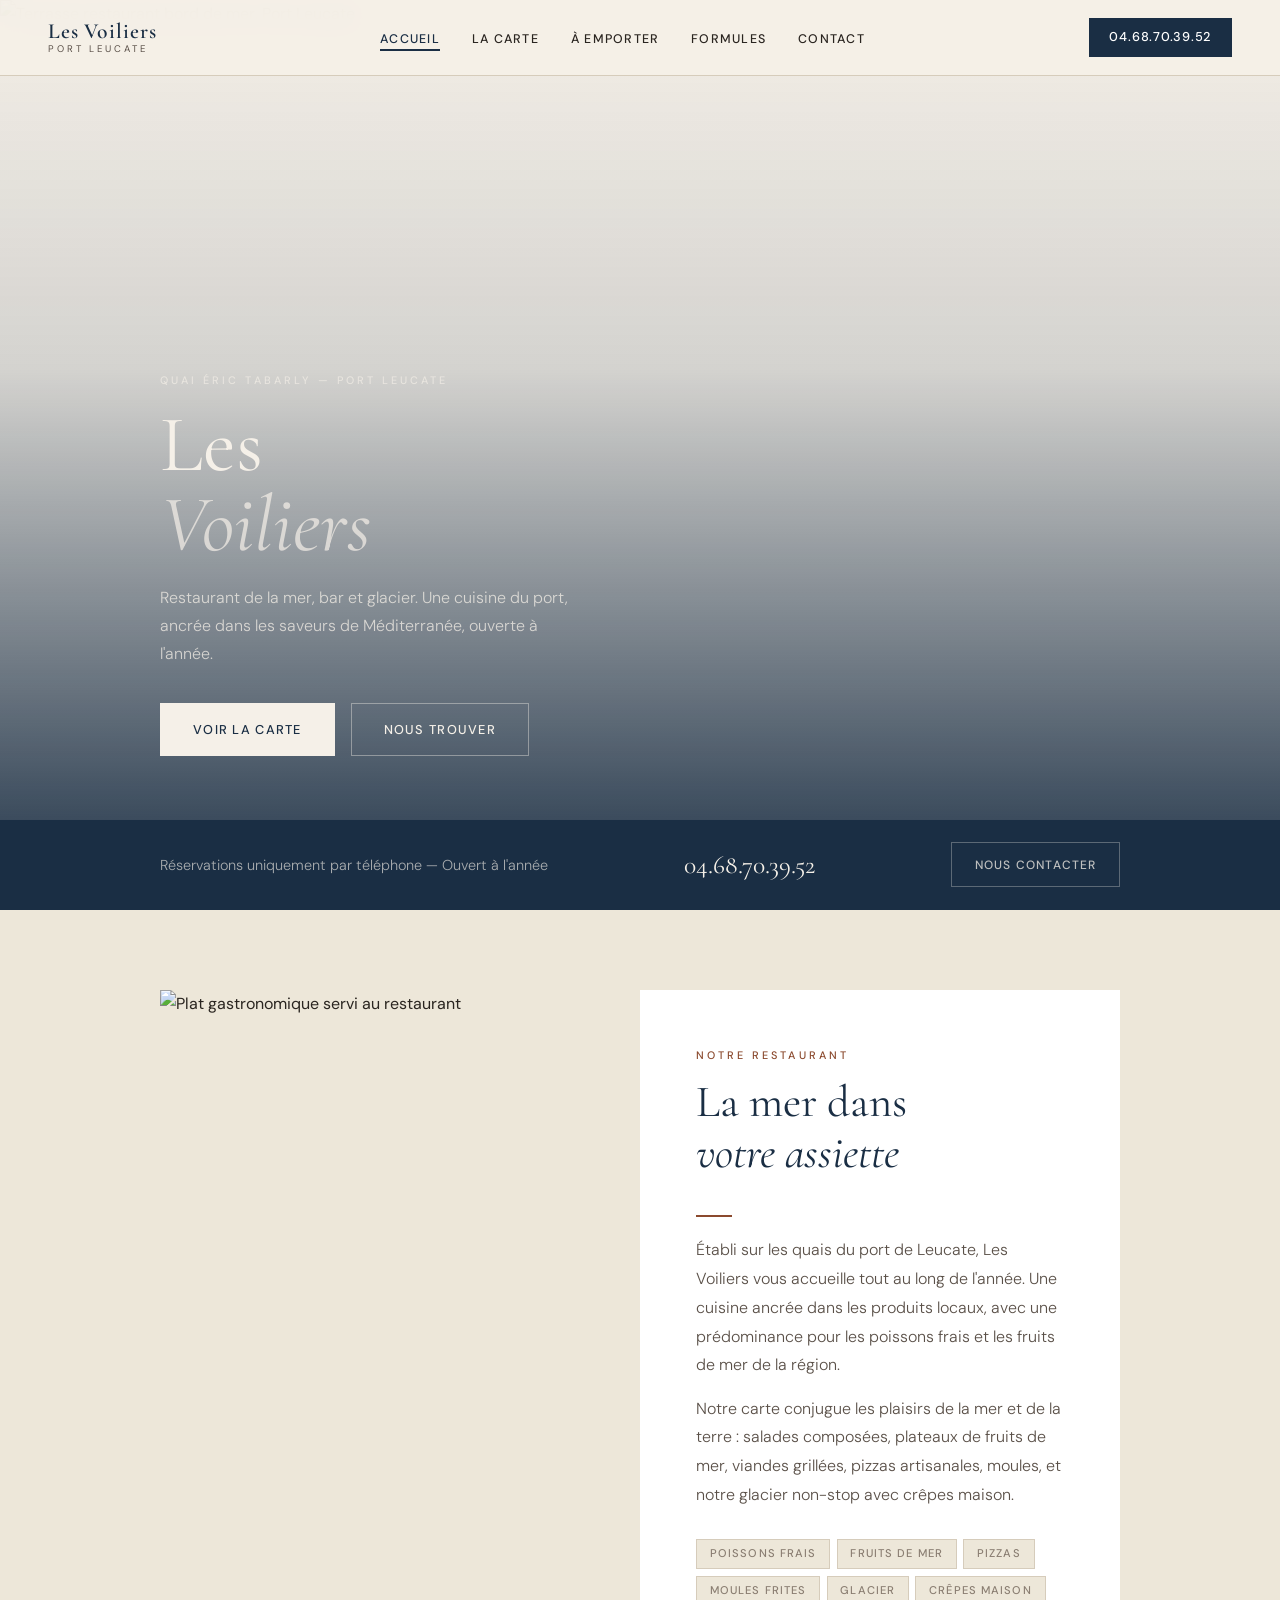
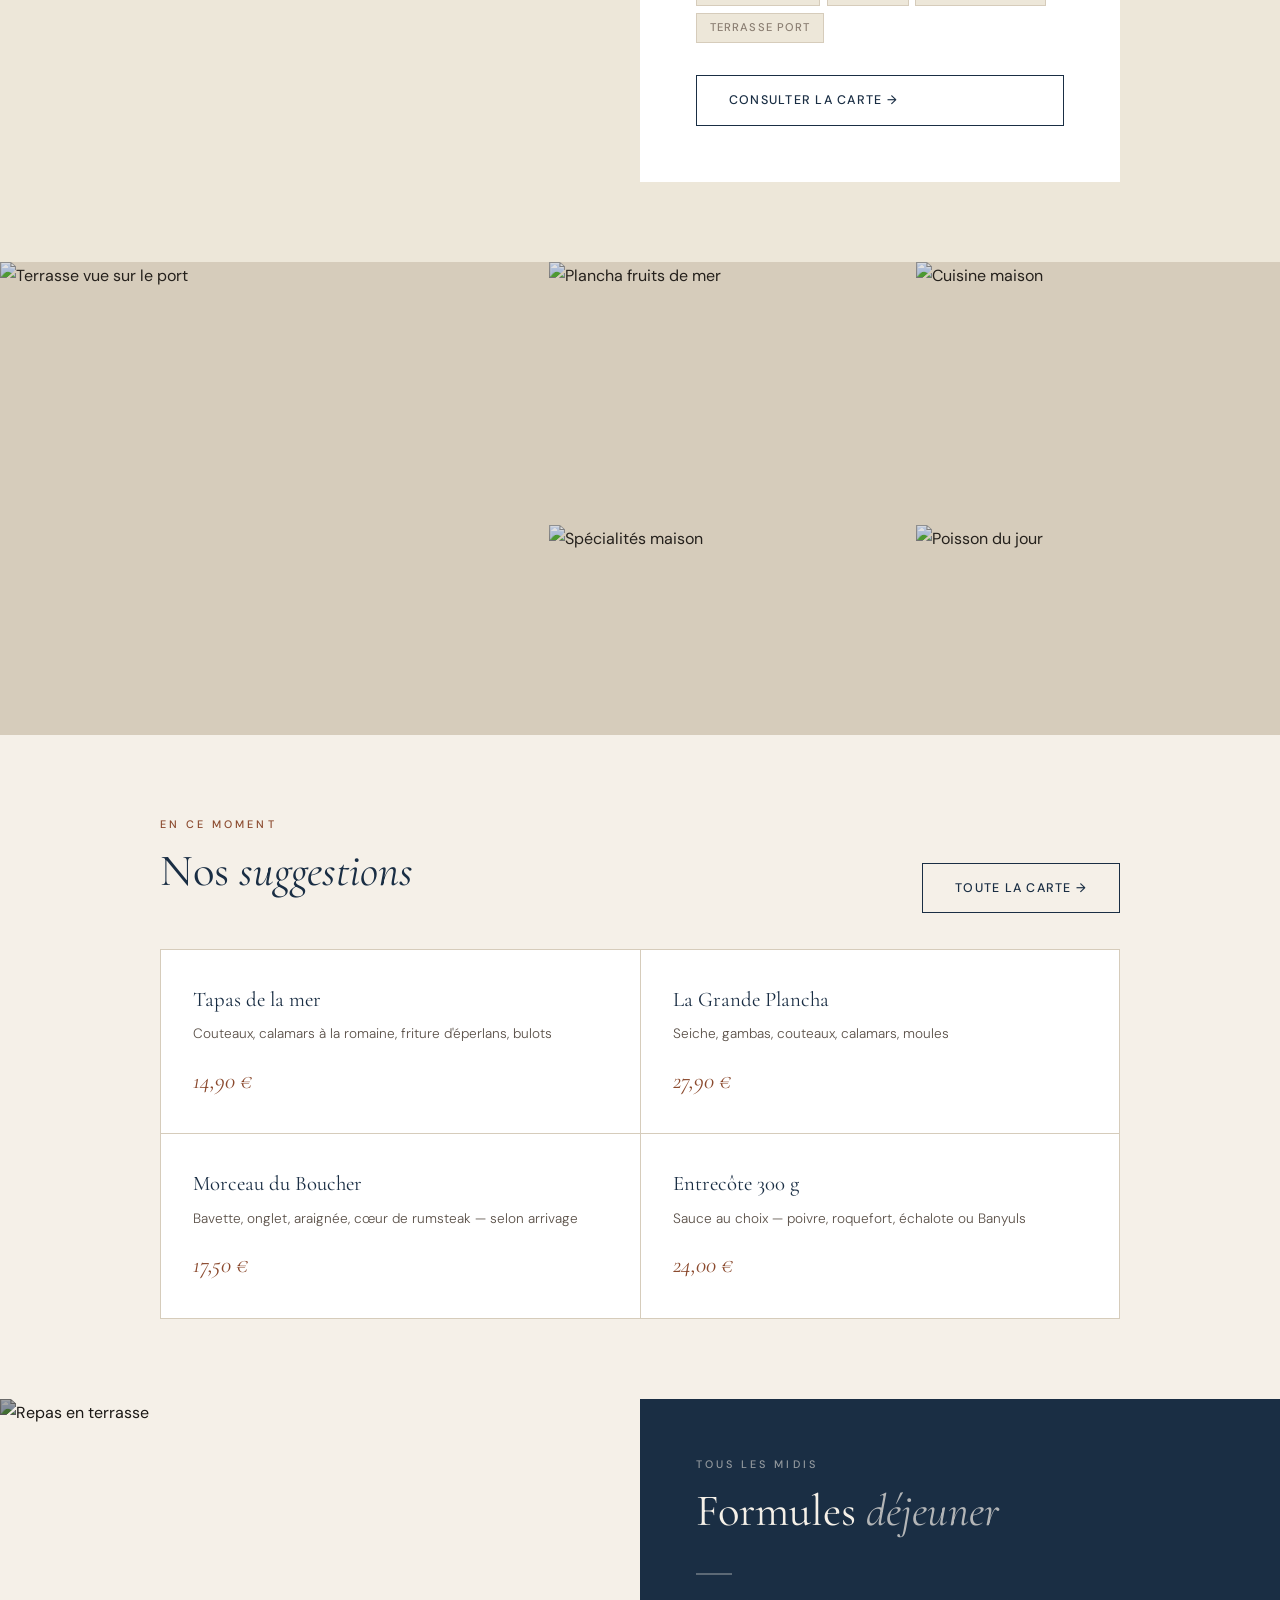
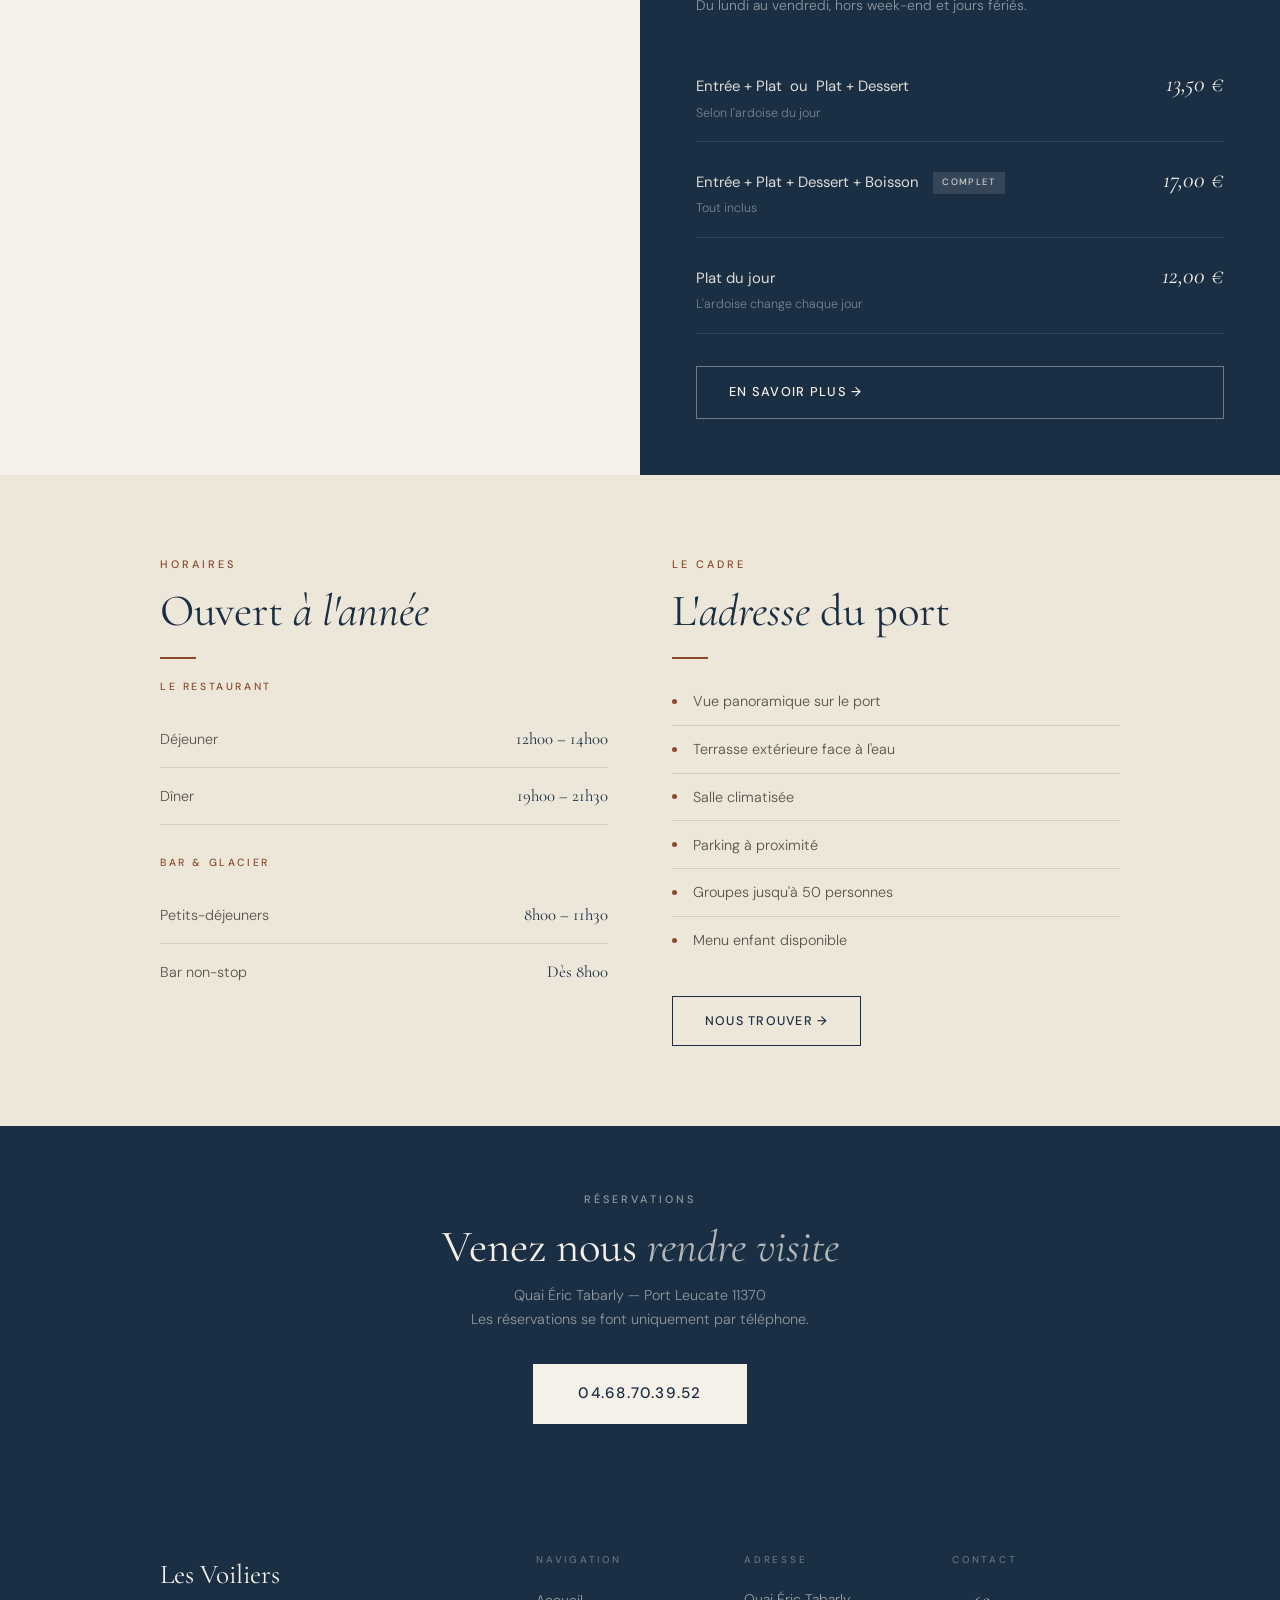
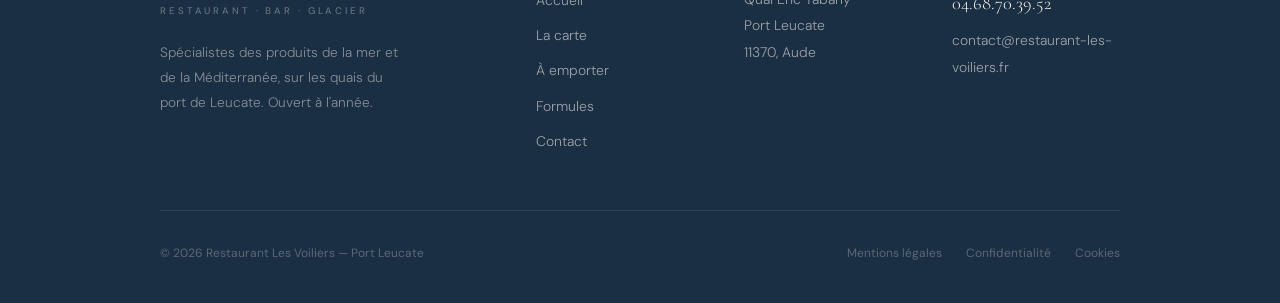
==== index.html @ ccae08ff "Initial commit — refonte complète site Les Voiliers" ====
<!DOCTYPE html>
<html lang="fr">
<head>
  <meta charset="UTF-8">
  <meta name="viewport" content="width=device-width, initial-scale=1.0">
  <title>Restaurant Les Voiliers — Port Leucate | Spécialités de la mer</title>
  <meta name="description" content="Restaurant Les Voiliers à Port Leucate. Poissons frais, fruits de mer, pizzas, moules, glacier. Vue sur le port, terrasse. Réservation : 04.68.70.39.52">
  <link rel="preconnect" href="https://fonts.googleapis.com">
  <link rel="preconnect" href="https://fonts.gstatic.com" crossorigin>
  <link rel="stylesheet" href="styles.css">
</head>
<body>

  <!-- NAV -->
  <nav class="nav" id="nav">
    <a href="index.html" class="nav-logo">
      <span class="nav-logo-titre">Les Voiliers</span>
      <span class="nav-logo-sous">Port Leucate</span>
    </a>
    <ul class="nav-links">
      <li><a href="index.html" class="active">Accueil</a></li>
      <li><a href="la-carte.html">La carte</a></li>
      <li><a href="a-emporter.html">À emporter</a></li>
      <li><a href="evenements.html">Formules</a></li>
      <li><a href="contact.html">Contact</a></li>
    </ul>
    <a href="tel:0468703952" class="nav-tel">04.68.70.39.52</a>
    <button class="nav-burger" id="burger" aria-label="Menu"><span></span><span></span><span></span></button>
  </nav>

  <!-- MOBILE NAV -->
  <div class="nav-mobile" id="navMobile">
    <button class="nav-mobile-close" id="navClose">&times;</button>
    <a href="index.html" onclick="closeNav()">Accueil</a>
    <a href="la-carte.html" onclick="closeNav()">La carte</a>
    <a href="a-emporter.html" onclick="closeNav()">À emporter</a>
    <a href="evenements.html" onclick="closeNav()">Formules</a>
    <a href="contact.html" onclick="closeNav()">Contact</a>
    <a href="tel:0468703952" onclick="closeNav()" style="font-family:var(--font-titre); font-size:1.5rem; color:var(--marine); margin-top:1rem;">04.68.70.39.52</a>
  </div>

  <!-- HERO -->
  <section class="hero">
    <div class="hero-bg">
      <img
        src="https://images.unsplash.com/photo-1559339352-11d035aa65de?w=1920&q=85&auto=format"
        alt="Terrasse restaurant bord de mer, Port Leucate"
        fetchpriority="high"
      >
    </div>
    <div class="hero-content">
      <span class="hero-eyebrow">Quai Éric Tabarly &mdash; Port Leucate</span>
      <h1 class="hero-titre">Les<br><em>Voiliers</em></h1>
      <p class="hero-desc">Restaurant de la mer, bar et glacier. Une cuisine du port, ancrée dans les saveurs de Méditerranée, ouverte à l'année.</p>
      <div class="hero-actions">
        <a href="la-carte.html" class="btn-primary">Voir la carte</a>
        <a href="contact.html" class="btn-outline">Nous trouver</a>
      </div>
    </div>
  </section>

  <!-- BANDE RÉSA -->
  <div class="resa-band">
    <div class="resa-band-inner">
      <p class="resa-band-txt">Réservations uniquement par téléphone &mdash; Ouvert à l'année</p>
      <div class="resa-band-num"><a href="tel:0468703952">04.68.70.39.52</a></div>
      <a href="contact.html" style="font-size:0.75rem; font-weight:500; letter-spacing:0.1em; text-transform:uppercase; padding:0.7rem 1.4rem; border:1.5px solid rgba(245,240,232,0.3); color:rgba(245,240,232,0.75); transition:all 0.3s ease;" onmouseover="this.style.borderColor='rgba(245,240,232,0.7)'; this.style.color='var(--creme)'" onmouseout="this.style.borderColor='rgba(245,240,232,0.3)'; this.style.color='rgba(245,240,232,0.75)'">Nous contacter</a>
    </div>
  </div>

  <!-- PRÉSENTATION -->
  <section class="section section-alt">
    <div class="container">
      <div class="split reveal">
        <div class="split-img">
          <img
            src="https://images.unsplash.com/photo-1414235077428-338989a2e8c0?w=900&q=80&auto=format"
            alt="Plat gastronomique servi au restaurant"
            loading="lazy"
          >
        </div>
        <div class="split-body">
          <span class="eyebrow">Notre restaurant</span>
          <h2 class="h2">La mer dans<br><em>votre assiette</em></h2>
          <hr class="rule">
          <p class="lead">Établi sur les quais du port de Leucate, Les Voiliers vous accueille tout au long de l'année. Une cuisine ancrée dans les produits locaux, avec une prédominance pour les poissons frais et les fruits de mer de la région.</p>
          <p class="lead" style="margin-top:0.9rem;">Notre carte conjugue les plaisirs de la mer et de la terre : salades composées, plateaux de fruits de mer, viandes grillées, pizzas artisanales, moules, et notre glacier non-stop avec crêpes maison.</p>
          <div class="tags">
            <span class="tag">Poissons frais</span>
            <span class="tag">Fruits de mer</span>
            <span class="tag">Pizzas</span>
            <span class="tag">Moules frites</span>
            <span class="tag">Glacier</span>
            <span class="tag">Crêpes maison</span>
            <span class="tag">Terrasse port</span>
          </div>
          <a href="la-carte.html" class="btn-ghost" style="margin-top:2rem; display:inline-block;">Consulter la carte &rarr;</a>
        </div>
      </div>
    </div>
  </section>

  <!-- GALERIE MOSAÏQUE -->
  <div class="photo-mosaic">
    <div class="photo-mosaic-item">
      <img src="https://images.unsplash.com/photo-1559339352-11d035aa65de?w=900&q=80&auto=format" alt="Terrasse vue sur le port" loading="lazy">
      <div class="photo-mosaic-caption">Terrasse vue sur le port</div>
    </div>
    <div class="photo-mosaic-item">
      <img src="https://images.unsplash.com/photo-1534080564583-6be75777b70a?w=600&q=80&auto=format" alt="Plancha fruits de mer" loading="lazy">
      <div class="photo-mosaic-caption">La grande plancha</div>
    </div>
    <div class="photo-mosaic-item">
      <img src="https://images.unsplash.com/photo-1551218808-94e220e084d2?w=600&q=80&auto=format" alt="Cuisine maison" loading="lazy">
      <div class="photo-mosaic-caption">Cuisine du marché</div>
    </div>
    <div class="photo-mosaic-item">
      <img src="https://images.unsplash.com/photo-1476224203421-9ac39bcb3327?w=600&q=80&auto=format" alt="Spécialités maison" loading="lazy">
      <div class="photo-mosaic-caption">Spécialités maison</div>
    </div>
    <div class="photo-mosaic-item">
      <img src="https://images.unsplash.com/photo-1414235077428-338989a2e8c0?w=600&q=80&auto=format" alt="Poisson du jour" loading="lazy">
      <div class="photo-mosaic-caption">Poisson frais du jour</div>
    </div>
  </div>

  <!-- SUGGESTIONS -->
  <section class="section">
    <div class="container">
      <div style="display:flex; justify-content:space-between; align-items:flex-end; margin-bottom:2.2rem; flex-wrap:wrap; gap:1rem;" class="reveal">
        <div>
          <span class="eyebrow">En ce moment</span>
          <h2 class="h2">Nos <em>suggestions</em></h2>
        </div>
        <a href="la-carte.html" class="btn-ghost">Toute la carte &rarr;</a>
      </div>
      <div class="suggestions-grid reveal">
        <div class="suggestion-card">
          <div class="suggestion-nom">Tapas de la mer</div>
          <div class="suggestion-desc">Couteaux, calamars à la romaine, friture d'éperlans, bulots</div>
          <div class="suggestion-prix">14,90 €</div>
        </div>
        <div class="suggestion-card">
          <div class="suggestion-nom">La Grande Plancha</div>
          <div class="suggestion-desc">Seiche, gambas, couteaux, calamars, moules</div>
          <div class="suggestion-prix">27,90 €</div>
        </div>
        <div class="suggestion-card">
          <div class="suggestion-nom">Morceau du Boucher</div>
          <div class="suggestion-desc">Bavette, onglet, araignée, cœur de rumsteak — selon arrivage</div>
          <div class="suggestion-prix">17,50 €</div>
        </div>
        <div class="suggestion-card">
          <div class="suggestion-nom">Entrecôte 300 g</div>
          <div class="suggestion-desc">Sauce au choix — poivre, roquefort, échalote ou Banyuls</div>
          <div class="suggestion-prix">24,00 €</div>
        </div>
      </div>
    </div>
  </section>

  <!-- FORMULES -->
  <section style="padding:0;">
    <div class="formules-split">
      <div class="formules-img">
        <img src="https://images.unsplash.com/photo-1414235077428-338989a2e8c0?w=900&q=80&auto=format" alt="Repas en terrasse" loading="lazy">
      </div>
      <div class="formules-body reveal">
        <span class="eyebrow eyebrow-light">Tous les midis</span>
        <h2 class="h2 h2-light">Formules <em>déjeuner</em></h2>
        <hr class="rule rule-light">
        <p style="font-size:0.87rem; font-weight:300; color:rgba(245,240,232,0.55); margin-bottom:1.8rem;">Du lundi au vendredi, hors week-end et jours fériés.</p>
        <div class="formule-line">
          <div>
            <div class="formule-line-nom">Entrée + Plat &nbsp;ou&nbsp; Plat + Dessert</div>
            <div class="formule-line-detail">Selon l'ardoise du jour</div>
          </div>
          <div class="formule-line-prix">13,50 €</div>
        </div>
        <div class="formule-line">
          <div>
            <div class="formule-line-nom">Entrée + Plat + Dessert + Boisson <span class="formule-badge">Complet</span></div>
            <div class="formule-line-detail">Tout inclus</div>
          </div>
          <div class="formule-line-prix">17,00 €</div>
        </div>
        <div class="formule-line">
          <div>
            <div class="formule-line-nom">Plat du jour</div>
            <div class="formule-line-detail">L'ardoise change chaque jour</div>
          </div>
          <div class="formule-line-prix">12,00 €</div>
        </div>
        <a href="evenements.html" class="btn-outline" style="margin-top:2rem; display:inline-block;">En savoir plus &rarr;</a>
      </div>
    </div>
  </section>

  <!-- HORAIRES & INFOS -->
  <section class="section section-alt">
    <div class="container">
      <div style="display:grid; grid-template-columns:1fr 1fr; gap:4rem;" class="reveal">
        <div>
          <span class="eyebrow">Horaires</span>
          <h2 class="h2">Ouvert <em>à l'année</em></h2>
          <hr class="rule">
          <span class="horaires-bloc-titre">Le restaurant</span>
          <div class="horaire-ligne"><span class="horaire-service">Déjeuner</span><span class="horaire-heure">12h00 – 14h00</span></div>
          <div class="horaire-ligne"><span class="horaire-service">Dîner</span><span class="horaire-heure">19h00 – 21h30</span></div>
          <span class="horaires-bloc-titre" style="margin-top:1.8rem; display:block;">Bar &amp; Glacier</span>
          <div class="horaire-ligne"><span class="horaire-service">Petits-déjeuners</span><span class="horaire-heure">8h00 – 11h30</span></div>
          <div class="horaire-ligne"><span class="horaire-service">Bar non-stop</span><span class="horaire-heure">Dès 8h00</span></div>
        </div>
        <div>
          <span class="eyebrow">Le cadre</span>
          <h2 class="h2">L'<em>adresse</em> du port</h2>
          <hr class="rule">
          <div class="commodites">
            <div class="commodite-item"><div class="commodite-dot"></div><span>Vue panoramique sur le port</span></div>
            <div class="commodite-item"><div class="commodite-dot"></div><span>Terrasse extérieure face à l'eau</span></div>
            <div class="commodite-item"><div class="commodite-dot"></div><span>Salle climatisée</span></div>
            <div class="commodite-item"><div class="commodite-dot"></div><span>Parking à proximité</span></div>
            <div class="commodite-item"><div class="commodite-dot"></div><span>Groupes jusqu'à 50 personnes</span></div>
            <div class="commodite-item"><div class="commodite-dot"></div><span>Menu enfant disponible</span></div>
          </div>
          <a href="contact.html" class="btn-ghost" style="margin-top:2rem; display:inline-block;">Nous trouver &rarr;</a>
        </div>
      </div>
    </div>
  </section>

  <!-- CTA CONTACT -->
  <section style="background:var(--marine); padding:4rem 2rem; text-align:center;">
    <div class="container reveal">
      <span class="eyebrow eyebrow-light" style="display:block; text-align:center; margin-bottom:0.8rem;">Réservations</span>
      <h2 class="h2 h2-light" style="text-align:center; margin-bottom:0.6rem;">Venez nous <em>rendre visite</em></h2>
      <p style="font-size:0.9rem; font-weight:300; color:rgba(245,240,232,0.55); margin-bottom:2rem;">Quai Éric Tabarly — Port Leucate 11370<br>Les réservations se font uniquement par téléphone.</p>
      <a href="tel:0468703952" class="btn-primary" style="font-size:0.95rem; padding:1rem 2.8rem; letter-spacing:0.08em;">04.68.70.39.52</a>
    </div>
  </section>

  <!-- FOOTER -->
  <footer class="footer">
    <div class="footer-grid">
      <div>
        <div class="footer-brand-titre">Les Voiliers</div>
        <div class="footer-brand-sous">Restaurant · Bar · Glacier</div>
        <p class="footer-brand-desc">Spécialistes des produits de la mer et de la Méditerranée, sur les quais du port de Leucate. Ouvert à l'année.</p>
      </div>
      <div class="footer-col">
        <h4>Navigation</h4>
        <ul>
          <li><a href="index.html">Accueil</a></li>
          <li><a href="la-carte.html">La carte</a></li>
          <li><a href="a-emporter.html">À emporter</a></li>
          <li><a href="evenements.html">Formules</a></li>
          <li><a href="contact.html">Contact</a></li>
        </ul>
      </div>
      <div class="footer-col">
        <h4>Adresse</h4>
        <p>Quai Éric Tabarly<br>Port Leucate<br>11370, Aude</p>
      </div>
      <div class="footer-col">
        <h4>Contact</h4>
        <p>
          <a href="tel:0468703952" style="font-family:var(--font-titre); font-size:1.15rem; color:var(--creme); display:block; margin-bottom:0.4rem;">04.68.70.39.52</a>
          <a href="mailto:contact@restaurant-les-voiliers.fr">contact@restaurant-les-voiliers.fr</a>
        </p>
      </div>
    </div>
    <div class="footer-bottom">
      <p>&copy; 2026 Restaurant Les Voiliers — Port Leucate</p>
      <div class="footer-bottom-links">
        <a href="#">Mentions légales</a>
        <a href="#">Confidentialité</a>
        <a href="#">Cookies</a>
      </div>
    </div>
  </footer>

  <script>
    const nav = document.getElementById('nav');
    window.addEventListener('scroll', () => nav.classList.toggle('scrolled', window.scrollY > 60), { passive: true });
    document.getElementById('burger').addEventListener('click', () => document.getElementById('navMobile').classList.add('open'));
    document.getElementById('navClose').addEventListener('click', () => document.getElementById('navMobile').classList.remove('open'));
    function closeNav() { document.getElementById('navMobile').classList.remove('open'); }
    const io = new IntersectionObserver(e => e.forEach(en => { if (en.isIntersecting) { en.target.classList.add('visible'); io.unobserve(en.target); } }), { threshold: 0.08 });
    document.querySelectorAll('.reveal').forEach(el => io.observe(el));
  </script>
</body>
</html>
---- styles.css ----
/* ============================================
   LES VOILIERS — Design System v3
   Direction: Méditerranée / Bistrot de port
   Palette: Sable · Lin · Bleu marine · Terre
   ============================================ */

@import url('https://fonts.googleapis.com/css2?family=Cormorant+Garamond:ital,wght@0,400;0,600;1,400;1,600&family=DM+Sans:wght@300;400;500&display=swap');

/* ── Tokens ── */
:root {
  --creme:      #f5f0e8;
  --creme-2:    #ede7d9;
  --creme-3:    #e4dccf;
  --lin:        #d6ccbb;
  --sable:      #c2b49a;

  --marine:     #1a2e44;
  --marine-2:   #243a54;
  --marine-clair: #2e4f70;

  --terre:      #8b4a2e;
  --terracotta: #c4623e;

  --texte:      #2a2520;
  --texte-2:    #5a5048;
  --texte-3:    #8a7e72;

  --blanc:      #ffffff;

  --font-titre: 'Cormorant Garamond', Georgia, serif;
  --font-corps: 'DM Sans', system-ui, sans-serif;

  --max-width:  960px;
  --max-wide:   1140px;
  --transition: 0.3s ease;
}

/* ── Reset ── */
*, *::before, *::after { box-sizing: border-box; margin: 0; padding: 0; }
html { scroll-behavior: smooth; font-size: 16px; }
body {
  background: var(--creme);
  color: var(--texte);
  font-family: var(--font-corps);
  font-weight: 400;
  line-height: 1.7;
  -webkit-font-smoothing: antialiased;
}
img { display: block; max-width: 100%; }
a { color: inherit; text-decoration: none; }
ul { list-style: none; }
::-webkit-scrollbar { width: 5px; }
::-webkit-scrollbar-track { background: var(--creme-2); }
::-webkit-scrollbar-thumb { background: var(--lin); border-radius: 3px; }

/* ============================================
   NAVIGATION
   ============================================ */
.nav {
  position: fixed;
  top: 0; left: 0; right: 0;
  z-index: 100;
  display: flex;
  align-items: center;
  justify-content: space-between;
  padding: 1.1rem 3rem;
  background: rgba(245,240,232,0.96);
  backdrop-filter: blur(12px);
  -webkit-backdrop-filter: blur(12px);
  box-shadow: 0 1px 0 var(--lin);
  transition: padding var(--transition);
}
.nav.scrolled {
  padding: 0.85rem 3rem;
}
.nav-logo { display: flex; flex-direction: column; line-height: 1.1; }
.nav-logo-titre {
  font-family: var(--font-titre);
  font-size: 1.35rem;
  font-weight: 600;
  color: var(--marine);
  letter-spacing: 0.04em;
}
.nav-logo-sous {
  font-size: 0.6rem;
  font-weight: 400;
  letter-spacing: 0.3em;
  text-transform: uppercase;
  color: var(--texte-2);
}
.nav-links { display: flex; gap: 2rem; align-items: center; }
.nav-links a {
  font-size: 0.78rem;
  font-weight: 500;
  letter-spacing: 0.1em;
  text-transform: uppercase;
  color: var(--texte);
  position: relative;
  transition: color var(--transition);
}
.nav-links a::after {
  content: '';
  position: absolute;
  bottom: -4px; left: 0;
  width: 100%; height: 1.5px;
  background: var(--marine);
  transform: scaleX(0);
  transform-origin: right;
  transition: transform var(--transition);
}
.nav-links a:hover, .nav-links a.active { color: var(--marine); }
.nav-links a:hover::after, .nav-links a.active::after { transform: scaleX(1); transform-origin: left; }
.nav-tel {
  font-size: 0.8rem;
  font-weight: 500;
  letter-spacing: 0.06em;
  color: var(--blanc);
  background: var(--marine);
  padding: 0.55rem 1.3rem;
  transition: background var(--transition);
}
.nav-tel:hover { background: var(--marine-2); }
.nav-burger {
  display: none;
  flex-direction: column;
  gap: 5px;
  cursor: pointer;
  background: none;
  border: none;
  padding: 4px;
}
.nav-burger span { display: block; width: 24px; height: 1.5px; background: var(--marine); }
.nav-mobile {
  display: none;
  position: fixed;
  inset: 0;
  background: var(--creme);
  z-index: 99;
  flex-direction: column;
  align-items: center;
  justify-content: center;
  gap: 2.5rem;
}
.nav-mobile.open { display: flex; }
.nav-mobile a {
  font-family: var(--font-titre);
  font-size: 2.4rem;
  font-weight: 400;
  color: var(--texte);
  transition: color var(--transition);
}
.nav-mobile a:hover { color: var(--marine); }
.nav-mobile-close {
  position: absolute;
  top: 1.5rem; right: 2rem;
  font-size: 1.8rem;
  color: var(--texte-3);
  cursor: pointer;
  background: none; border: none;
  font-family: var(--font-corps);
  transition: color var(--transition);
}
.nav-mobile-close:hover { color: var(--marine); }

/* ============================================
   HERO
   ============================================ */
.hero {
  position: relative;
  height: 92vh;
  min-height: 560px;
  max-height: 820px;
  display: flex;
  align-items: flex-end;
  overflow: hidden;
  padding-top: 64px; /* hauteur de la nav fixe */
}
.hero-bg { position: absolute; inset: 0; }
.hero-bg img {
  width: 100%; height: 100%;
  object-fit: cover;
  object-position: center 35%;
  transform: scale(1.04);
  animation: heroZoom 10s ease-out forwards;
}
.hero-bg::after {
  content: '';
  position: absolute;
  inset: 0;
  background: linear-gradient(to top, rgba(26,46,68,0.85) 0%, rgba(26,46,68,0.15) 55%, transparent 100%);
}
@keyframes heroZoom {
  from { transform: scale(1.04); }
  to   { transform: scale(1); }
}
.hero-content {
  position: relative;
  width: 100%;
  max-width: calc(var(--max-width) + 4rem);
  margin: 0 auto;
  padding: 0 2rem 4rem;
}
.hero-eyebrow {
  font-size: 0.68rem;
  font-weight: 500;
  letter-spacing: 0.28em;
  text-transform: uppercase;
  color: rgba(245,240,232,0.65);
  display: block;
  margin-bottom: 1rem;
  opacity: 0;
  animation: fadeUp 0.7s ease 0.3s forwards;
}
.hero-titre {
  font-family: var(--font-titre);
  font-size: clamp(3rem, 6.5vw, 5rem);
  font-weight: 400;
  color: var(--creme);
  line-height: 1.0;
  margin-bottom: 1.2rem;
  opacity: 0;
  animation: fadeUp 0.7s ease 0.5s forwards;
}
.hero-titre em { font-style: italic; color: rgba(245,240,232,0.7); }
.hero-desc {
  font-size: 1rem;
  font-weight: 300;
  color: rgba(245,240,232,0.75);
  margin-bottom: 2.2rem;
  max-width: 420px;
  line-height: 1.75;
  opacity: 0;
  animation: fadeUp 0.7s ease 0.7s forwards;
}
.hero-actions {
  display: flex;
  gap: 1rem;
  flex-wrap: wrap;
  opacity: 0;
  animation: fadeUp 0.7s ease 0.9s forwards;
}

/* Boutons */
.btn-primary {
  display: inline-block;
  font-family: var(--font-corps);
  font-size: 0.8rem;
  font-weight: 500;
  letter-spacing: 0.1em;
  text-transform: uppercase;
  padding: 0.9rem 2rem;
  background: var(--creme);
  color: var(--marine);
  border: 1.5px solid var(--creme);
  cursor: pointer;
  transition: all var(--transition);
}
.btn-primary:hover { background: transparent; color: var(--creme); }
.btn-outline {
  display: inline-block;
  font-family: var(--font-corps);
  font-size: 0.8rem;
  font-weight: 500;
  letter-spacing: 0.1em;
  text-transform: uppercase;
  padding: 0.9rem 2rem;
  background: transparent;
  color: var(--creme);
  border: 1.5px solid rgba(245,240,232,0.4);
  cursor: pointer;
  transition: all var(--transition);
}
.btn-outline:hover { border-color: var(--creme); }
.btn-marine {
  display: inline-block;
  font-family: var(--font-corps);
  font-size: 0.78rem;
  font-weight: 500;
  letter-spacing: 0.1em;
  text-transform: uppercase;
  padding: 0.85rem 2rem;
  background: var(--marine);
  color: var(--blanc);
  border: 1.5px solid var(--marine);
  cursor: pointer;
  transition: all var(--transition);
}
.btn-marine:hover { background: var(--marine-2); border-color: var(--marine-2); }
.btn-ghost {
  display: inline-block;
  font-family: var(--font-corps);
  font-size: 0.78rem;
  font-weight: 500;
  letter-spacing: 0.1em;
  text-transform: uppercase;
  padding: 0.85rem 2rem;
  background: transparent;
  color: var(--marine);
  border: 1.5px solid var(--marine);
  cursor: pointer;
  transition: all var(--transition);
}
.btn-ghost:hover { background: var(--marine); color: var(--blanc); }

/* ============================================
   BANDE RÉSA
   ============================================ */
.resa-band {
  background: var(--marine);
  padding: 1.4rem 3rem;
}
.resa-band-inner {
  max-width: var(--max-width);
  margin: 0 auto;
  display: flex;
  align-items: center;
  justify-content: space-between;
  gap: 1.5rem;
  flex-wrap: wrap;
}
.resa-band-txt {
  font-size: 0.9rem;
  font-weight: 300;
  color: rgba(245,240,232,0.65);
}
.resa-band-num {
  font-family: var(--font-titre);
  font-size: 1.6rem;
  font-weight: 400;
  color: var(--creme);
}
.resa-band-num a { transition: opacity var(--transition); color: inherit; }
.resa-band-num a:hover { opacity: 0.7; }

/* ============================================
   LAYOUT
   ============================================ */
.section { padding: 5rem 2rem; }
.section-alt { background: var(--creme-2); }
.container { max-width: var(--max-width); margin: 0 auto; }
.container-wide { max-width: var(--max-wide); margin: 0 auto; }

.eyebrow {
  font-size: 0.68rem;
  font-weight: 500;
  letter-spacing: 0.28em;
  text-transform: uppercase;
  color: var(--terre);
  display: block;
  margin-bottom: 0.8rem;
}
.eyebrow-light { color: rgba(245,240,232,0.55); }

.h2 {
  font-family: var(--font-titre);
  font-size: clamp(2rem, 3.5vw, 2.8rem);
  font-weight: 400;
  color: var(--marine);
  line-height: 1.15;
  margin-bottom: 1rem;
}
.h2 em { font-style: italic; }
.h2-light { color: var(--creme); }
.h2-light em { color: rgba(245,240,232,0.7); }

.lead {
  font-size: 1rem;
  font-weight: 300;
  line-height: 1.8;
  color: var(--texte-2);
  max-width: 540px;
}
.lead-light { color: rgba(245,240,232,0.75); }

.rule { width: 36px; height: 2px; background: var(--terre); border: none; margin: 1.2rem 0; }
.rule-light { background: rgba(245,240,232,0.3); }

/* ============================================
   SPLIT — présentation
   ============================================ */
.split {
  display: grid;
  grid-template-columns: 1fr 1fr;
  align-items: stretch;
}
.split-img {
  position: relative;
  overflow: hidden;
  min-height: 480px;
}
.split-img img {
  position: absolute;
  inset: 0;
  width: 100%; height: 100%;
  object-fit: cover;
  transition: transform 0.7s ease;
}
.split-img:hover img { transform: scale(1.03); }
.split-body {
  padding: 3.5rem;
  display: flex;
  flex-direction: column;
  justify-content: center;
  background: var(--blanc);
}

/* Tags */
.tags { display: flex; flex-wrap: wrap; gap: 0.4rem; margin-top: 1.8rem; }
.tag {
  font-size: 0.7rem;
  font-weight: 500;
  letter-spacing: 0.1em;
  text-transform: uppercase;
  color: var(--texte-3);
  background: var(--creme-2);
  border: 1px solid var(--lin);
  padding: 0.3rem 0.8rem;
  transition: all var(--transition);
}
.tag:hover { background: var(--marine); color: var(--blanc); border-color: var(--marine); }

/* ============================================
   MOSAÏQUE PHOTOS
   ============================================ */
.photo-mosaic {
  display: grid;
  grid-template-columns: 3fr 2fr 2fr;
  grid-template-rows: 260px 210px;
  gap: 3px;
  background: var(--lin);
}
.photo-mosaic-item { position: relative; overflow: hidden; }
.photo-mosaic-item:first-child { grid-row: span 2; }
.photo-mosaic-item img {
  width: 100%; height: 100%;
  object-fit: cover;
  filter: brightness(0.88);
  transition: transform 0.6s ease, filter 0.4s ease;
}
.photo-mosaic-item:hover img { transform: scale(1.05); filter: brightness(0.7); }
.photo-mosaic-caption {
  position: absolute;
  bottom: 0; left: 0; right: 0;
  padding: 1.2rem 1rem 0.8rem;
  background: linear-gradient(to top, rgba(26,46,68,0.65), transparent);
  font-size: 0.7rem;
  font-weight: 500;
  letter-spacing: 0.12em;
  text-transform: uppercase;
  color: var(--creme);
  opacity: 0;
  transform: translateY(4px);
  transition: all 0.3s ease;
}
.photo-mosaic-item:hover .photo-mosaic-caption { opacity: 1; transform: translateY(0); }

/* ============================================
   SUGGESTIONS
   ============================================ */
.suggestions-grid {
  display: grid;
  grid-template-columns: repeat(2, 1fr);
  gap: 1px;
  background: var(--lin);
  border: 1px solid var(--lin);
}
.suggestion-card {
  background: var(--blanc);
  padding: 2rem 2rem;
  transition: background var(--transition);
}
.suggestion-card:hover { background: var(--creme); }
.suggestion-nom {
  font-family: var(--font-titre);
  font-size: 1.3rem;
  font-weight: 400;
  color: var(--marine);
  margin-bottom: 0.4rem;
}
.suggestion-desc {
  font-size: 0.85rem;
  font-weight: 300;
  color: var(--texte-2);
  line-height: 1.65;
  margin-bottom: 1rem;
}
.suggestion-prix {
  font-family: var(--font-titre);
  font-size: 1.45rem;
  font-style: italic;
  color: var(--terre);
}

/* ============================================
   FORMULES
   ============================================ */
.formules-split {
  display: grid;
  grid-template-columns: 1fr 1fr;
  align-items: stretch;
}
.formules-img { position: relative; overflow: hidden; min-height: 440px; }
.formules-img img {
  position: absolute; inset: 0;
  width: 100%; height: 100%;
  object-fit: cover;
  filter: brightness(0.65) saturate(0.8);
  transition: transform 0.7s ease;
}
.formules-img:hover img { transform: scale(1.03); }
.formules-body {
  background: var(--marine);
  padding: 3.5rem;
  display: flex;
  flex-direction: column;
  justify-content: center;
}
.formule-line {
  display: flex;
  justify-content: space-between;
  align-items: baseline;
  padding: 1.1rem 0;
  border-bottom: 1px solid rgba(245,240,232,0.1);
  gap: 1.5rem;
}
.formule-line:last-child { border-bottom: none; }
.formule-line-nom {
  font-size: 0.93rem;
  font-weight: 400;
  color: rgba(245,240,232,0.9);
}
.formule-line-detail {
  font-size: 0.78rem;
  font-weight: 300;
  color: rgba(245,240,232,0.45);
  margin-top: 0.2rem;
}
.formule-line-prix {
  font-family: var(--font-titre);
  font-size: 1.5rem;
  font-style: italic;
  color: var(--creme);
  white-space: nowrap;
  flex-shrink: 0;
}
.formule-badge {
  display: inline-block;
  font-size: 0.58rem;
  font-weight: 500;
  letter-spacing: 0.15em;
  text-transform: uppercase;
  background: rgba(245,240,232,0.12);
  color: rgba(245,240,232,0.8);
  padding: 0.2rem 0.6rem;
  margin-left: 0.6rem;
  vertical-align: middle;
}

/* ============================================
   HORAIRES
   ============================================ */
.horaires-wrap { display: grid; grid-template-columns: 1fr 1fr; gap: 3rem; }
.horaires-bloc-titre {
  font-size: 0.65rem;
  font-weight: 500;
  letter-spacing: 0.25em;
  text-transform: uppercase;
  color: var(--terre);
  margin-bottom: 1rem;
  display: block;
}
.horaire-ligne {
  display: flex;
  justify-content: space-between;
  align-items: baseline;
  padding: 0.85rem 0;
  border-bottom: 1px solid var(--lin);
  gap: 1rem;
}
.horaire-ligne:last-child { border-bottom: none; }
.horaire-service { font-size: 0.9rem; font-weight: 300; color: var(--texte-2); }
.horaire-heure {
  font-family: var(--font-titre);
  font-size: 1.05rem;
  color: var(--marine);
}
.commodites { margin-top: 0.5rem; }
.commodite-item {
  display: flex;
  align-items: center;
  gap: 1rem;
  padding: 0.7rem 0;
  border-bottom: 1px solid var(--lin);
  font-size: 0.9rem;
  font-weight: 300;
  color: var(--texte-2);
}
.commodite-item:last-child { border-bottom: none; }
.commodite-dot { width: 5px; height: 5px; background: var(--terre); border-radius: 50%; flex-shrink: 0; }

/* ============================================
   PAGE HERO (pages internes)
   ============================================ */
.page-hero {
  padding-top: 80px;
  position: relative;
  height: 36vh;
  min-height: 260px;
  max-height: 400px;
  display: flex;
  align-items: flex-end;
  overflow: hidden;
}
.page-hero-bg { position: absolute; inset: 0; }
.page-hero-bg img {
  width: 100%; height: 100%;
  object-fit: cover;
  object-position: center 40%;
  filter: brightness(0.4) saturate(0.7);
}
.page-hero-bg::after {
  content: '';
  position: absolute; inset: 0;
  background: linear-gradient(to top, rgba(26,46,68,0.8) 0%, transparent 65%);
}
.page-hero-content {
  position: relative;
  max-width: calc(var(--max-width) + 4rem);
  width: 100%;
  margin: 0 auto;
  padding: 0 2rem 2.5rem;
}
.page-hero-eyebrow {
  font-size: 0.63rem;
  font-weight: 500;
  letter-spacing: 0.28em;
  text-transform: uppercase;
  color: rgba(245,240,232,0.55);
  display: block;
  margin-bottom: 0.5rem;
}
.page-hero-titre {
  font-family: var(--font-titre);
  font-size: clamp(2rem, 4vw, 3.4rem);
  font-weight: 400;
  color: var(--creme);
  line-height: 1.05;
}
.page-hero-titre em { font-style: italic; color: rgba(245,240,232,0.7); }

/* ============================================
   CARTE (MENU)
   ============================================ */
.carte-nav {
  display: flex;
  border-bottom: 2px solid var(--lin);
  gap: 0;
  margin-bottom: 3rem;
  overflow-x: auto;
  -webkit-overflow-scrolling: touch;
  scrollbar-width: none;
}
.carte-nav::-webkit-scrollbar { display: none; }
.carte-tab {
  font-family: var(--font-corps);
  font-size: 0.74rem;
  font-weight: 500;
  letter-spacing: 0.1em;
  text-transform: uppercase;
  padding: 1rem 1.4rem;
  cursor: pointer;
  background: transparent;
  color: var(--texte-3);
  border: none;
  border-bottom: 2px solid transparent;
  margin-bottom: -2px;
  white-space: nowrap;
  transition: all var(--transition);
}
.carte-tab.active { color: var(--marine); border-bottom-color: var(--marine); }
.carte-tab:hover:not(.active) { color: var(--texte); }
.carte-section { display: none; }
.carte-section.active { display: block; }
.carte-categorie { margin-bottom: 3.5rem; }
.carte-categorie-titre {
  font-family: var(--font-titre);
  font-size: 1.75rem;
  font-weight: 400;
  font-style: italic;
  color: var(--marine);
  margin-bottom: 0.3rem;
}
.carte-rule { width: 28px; height: 2px; background: var(--terre); border: none; margin: 0.7rem 0 1.4rem; }
.carte-items { display: flex; flex-direction: column; }
.carte-item {
  display: flex;
  justify-content: space-between;
  align-items: baseline;
  padding: 1rem 0;
  border-bottom: 1px solid var(--creme-3);
  gap: 2rem;
  transition: all var(--transition);
}
.carte-item:last-child { border-bottom: none; }
.carte-item:hover { background: var(--creme-2); padding-left: 0.5rem; border-radius: 2px; }
.carte-item-gauche { flex: 1; }
.carte-item-nom { font-size: 0.95rem; font-weight: 400; color: var(--texte); margin-bottom: 0.2rem; }
.carte-item-desc { font-size: 0.82rem; font-weight: 300; color: var(--texte-3); line-height: 1.55; }
.carte-item-prix {
  font-family: var(--font-titre);
  font-size: 1.2rem;
  font-style: italic;
  color: var(--terre);
  white-space: nowrap;
  flex-shrink: 0;
}
.carte-cols { display: grid; grid-template-columns: 1fr 1fr; gap: 0 3.5rem; }
.or-line-sm { width: 28px; height: 2px; background: var(--terre); border: none; margin: 0.7rem 0 1.4rem; }

/* ============================================
   CONTACT
   ============================================ */
.contact-grid { display: grid; grid-template-columns: 5fr 7fr; gap: 4rem; align-items: start; }
.contact-bloc { margin-bottom: 1.5rem; }
.contact-bloc-label {
  font-size: 0.62rem;
  font-weight: 500;
  letter-spacing: 0.25em;
  text-transform: uppercase;
  color: var(--terre);
  display: block;
  margin-bottom: 0.5rem;
}
.contact-bloc-val {
  font-family: var(--font-titre);
  font-size: 1.4rem;
  font-weight: 400;
  color: var(--marine);
  line-height: 1.35;
}
.contact-bloc-val a { transition: color var(--transition); }
.contact-bloc-val a:hover { color: var(--terre); }
.contact-alerte {
  background: rgba(26,46,68,0.05);
  border-left: 3px solid var(--marine);
  padding: 1.1rem 1.4rem;
  font-size: 0.87rem;
  font-weight: 300;
  color: var(--texte-2);
  margin-bottom: 2.5rem;
  line-height: 1.75;
}
.form-group { margin-bottom: 1.3rem; }
.form-label {
  display: block;
  font-size: 0.65rem;
  font-weight: 500;
  letter-spacing: 0.2em;
  text-transform: uppercase;
  color: var(--texte-3);
  margin-bottom: 0.5rem;
}
.form-input, .form-textarea {
  width: 100%;
  background: var(--blanc);
  border: 1.5px solid var(--lin);
  color: var(--texte);
  font-family: var(--font-corps);
  font-size: 0.93rem;
  font-weight: 400;
  padding: 0.85rem 1.1rem;
  transition: border-color var(--transition);
  outline: none;
  border-radius: 2px;
}
.form-input:focus, .form-textarea:focus { border-color: var(--marine); }
.form-textarea { resize: vertical; min-height: 150px; }
.form-row { display: grid; grid-template-columns: 1fr 1fr; gap: 0.8rem; }

/* ============================================
   FOOTER
   ============================================ */
.footer { background: var(--marine); padding: 4rem 2rem 2.5rem; }
.footer-grid {
  display: grid;
  grid-template-columns: 2fr 1fr 1fr 1fr;
  gap: 2.5rem;
  max-width: var(--max-width);
  margin: 0 auto 3rem;
}
.footer-brand-titre { font-family: var(--font-titre); font-size: 1.7rem; font-weight: 400; color: var(--creme); margin-bottom: 0.3rem; }
.footer-brand-sous { font-size: 0.6rem; font-weight: 500; letter-spacing: 0.3em; text-transform: uppercase; color: rgba(245,240,232,0.35); margin-bottom: 1.3rem; }
.footer-brand-desc { font-size: 0.85rem; font-weight: 300; color: rgba(245,240,232,0.5); line-height: 1.85; max-width: 250px; }
.footer-col h4 { font-size: 0.62rem; font-weight: 500; letter-spacing: 0.28em; text-transform: uppercase; color: rgba(245,240,232,0.35); margin-bottom: 1.1rem; }
.footer-col ul li { margin-bottom: 0.5rem; }
.footer-col ul li a { font-size: 0.87rem; font-weight: 300; color: rgba(245,240,232,0.6); transition: color var(--transition); }
.footer-col ul li a:hover { color: var(--creme); }
.footer-col p { font-size: 0.87rem; font-weight: 300; color: rgba(245,240,232,0.6); line-height: 1.9; }
.footer-col p a { transition: color var(--transition); }
.footer-col p a:hover { color: var(--creme); }
.footer-bottom {
  max-width: var(--max-width);
  margin: 0 auto;
  padding-top: 2rem;
  border-top: 1px solid rgba(245,240,232,0.1);
  display: flex;
  justify-content: space-between;
  align-items: center;
  flex-wrap: wrap;
  gap: 1rem;
}
.footer-bottom p { font-size: 0.75rem; color: rgba(245,240,232,0.3); }
.footer-bottom-links { display: flex; gap: 1.5rem; }
.footer-bottom-links a { font-size: 0.75rem; color: rgba(245,240,232,0.3); transition: color var(--transition); }
.footer-bottom-links a:hover { color: rgba(245,240,232,0.65); }

/* ============================================
   ANIMATIONS
   ============================================ */
@keyframes fadeUp {
  from { opacity: 0; transform: translateY(18px); }
  to   { opacity: 1; transform: translateY(0); }
}
.reveal { opacity: 0; transform: translateY(20px); transition: opacity 0.6s ease, transform 0.6s ease; }
.reveal.visible { opacity: 1; transform: translateY(0); }
.reveal-delay-1 { transition-delay: 0.1s; }
.reveal-delay-2 { transition-delay: 0.2s; }
.reveal-delay-3 { transition-delay: 0.3s; }

/* ============================================
   RESPONSIVE
   ============================================ */
@media (max-width: 900px) {
  .nav { padding: 1.1rem 1.5rem; }
  .nav.scrolled { padding: 0.85rem 1.5rem; }
  .nav-links, .nav-tel { display: none; }
  .nav-burger { display: flex; }
  .section { padding: 4rem 1.5rem; }
  .split { grid-template-columns: 1fr; }
  .split-img { min-height: 300px; }
  .split-body { padding: 2.5rem 1.5rem; }
  .photo-mosaic { grid-template-columns: 1fr 1fr; grid-template-rows: 220px 180px; }
  .photo-mosaic-item:first-child { grid-row: span 1; }
  .suggestions-grid { grid-template-columns: 1fr; }
  .formules-split { grid-template-columns: 1fr; }
  .formules-img { min-height: 260px; }
  .formules-body { padding: 2.5rem 1.5rem; }
  .horaires-wrap { grid-template-columns: 1fr; gap: 2rem; }
  .footer-grid { grid-template-columns: 1fr 1fr; gap: 2rem; }
  .contact-grid { grid-template-columns: 1fr; gap: 2.5rem; }
  .carte-cols { grid-template-columns: 1fr; gap: 0; }
  .resa-band { padding: 1.2rem 1.5rem; }
  .resa-band-inner { flex-direction: column; gap: 0.8rem; align-items: flex-start; }
}
@media (max-width: 600px) {
  .section { padding: 3rem 1.2rem; }
  .photo-mosaic { grid-template-columns: 1fr; grid-template-rows: repeat(4, 190px); }
  .hero-actions, .btn-primary, .btn-outline, .btn-marine, .btn-ghost { width: 100%; text-align: center; }
  .footer-grid { grid-template-columns: 1fr; }
  .footer-bottom { flex-direction: column; text-align: center; }
  .form-row { grid-template-columns: 1fr; }
  .carte-tab { padding: 0.8rem 1rem; font-size: 0.7rem; }
}
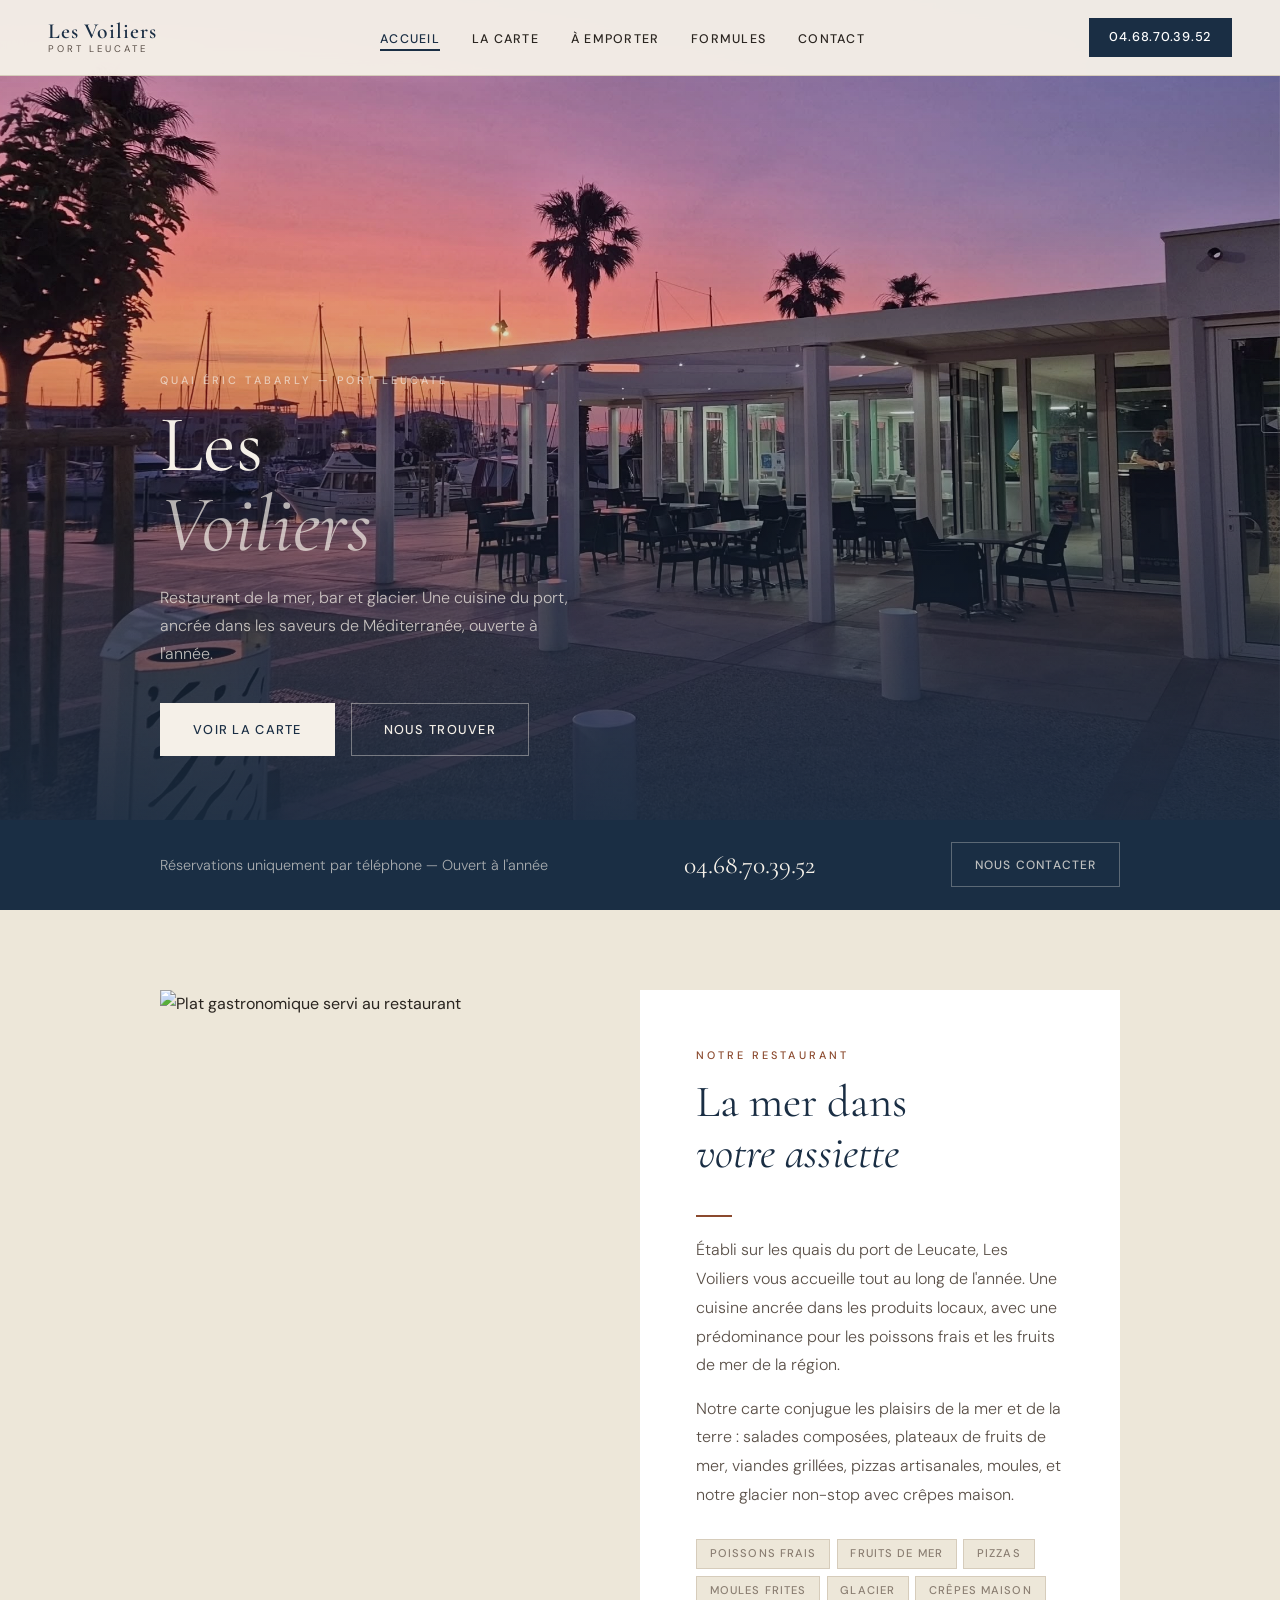
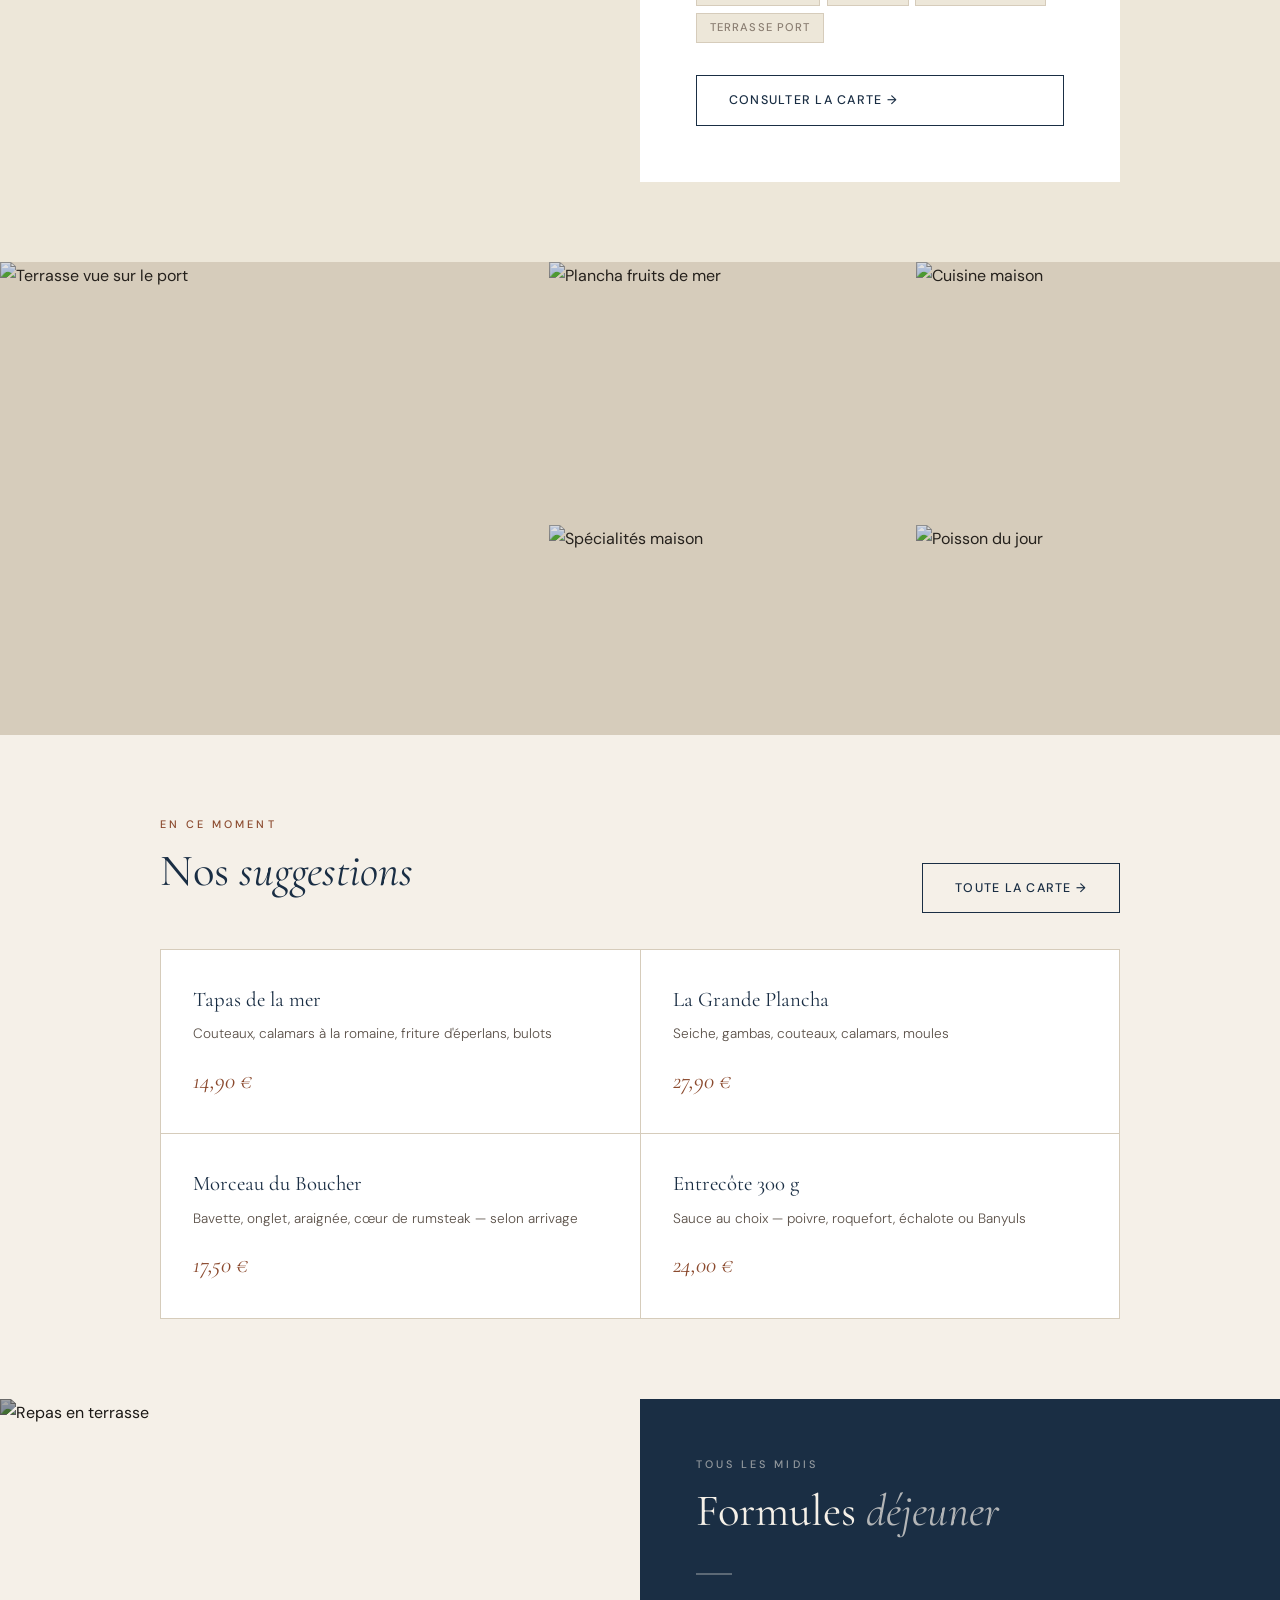
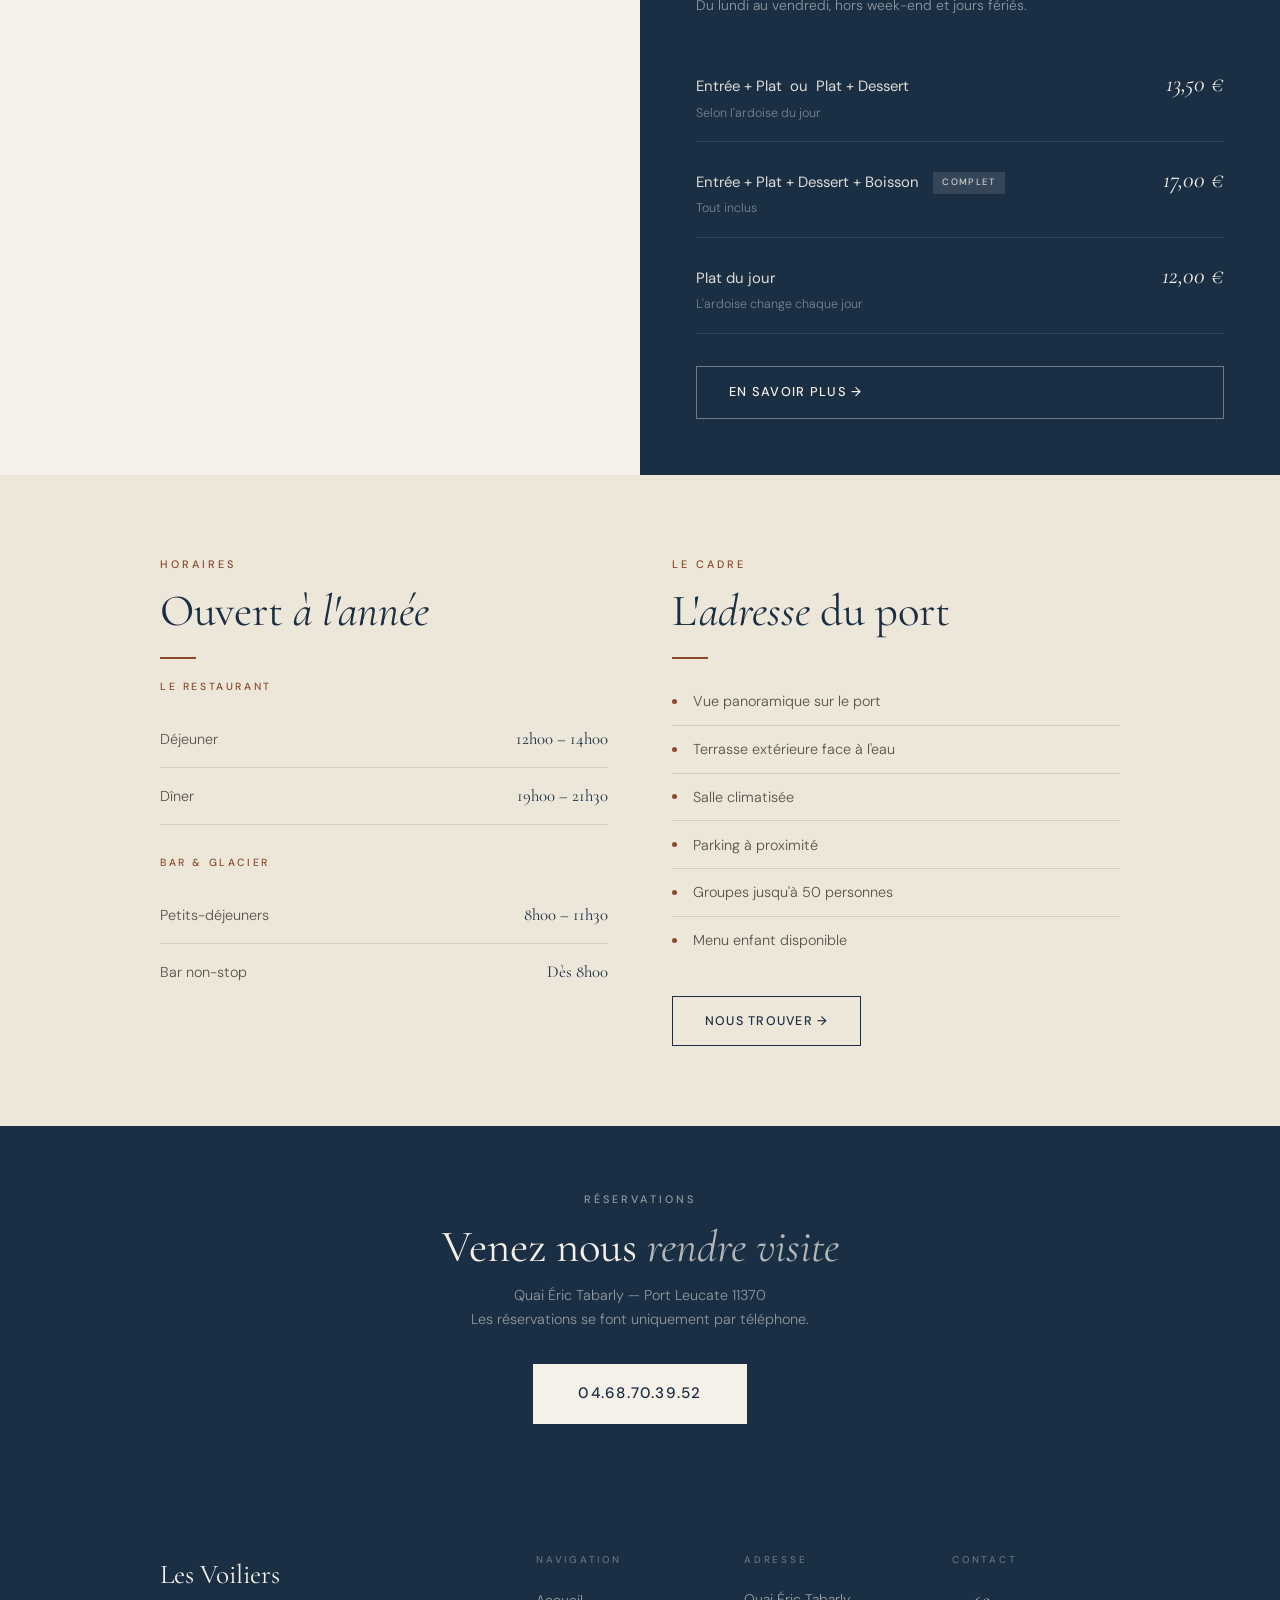
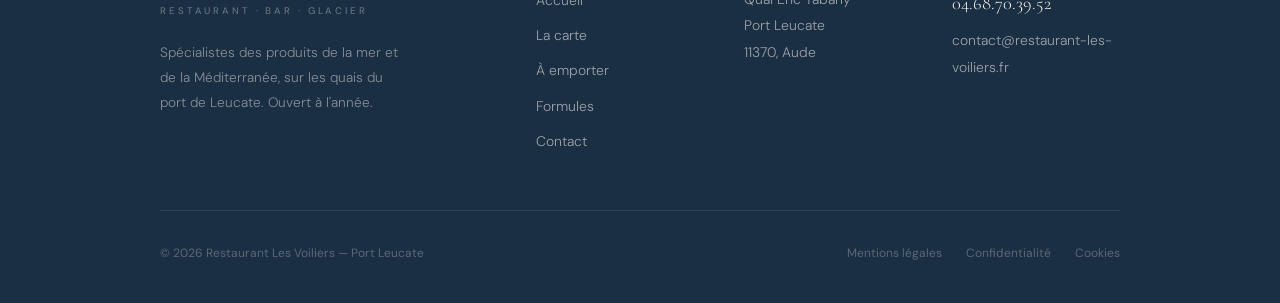
==== commit 1ecb3b1c: "Update hero image source in index.html" ====
--- a/index.html
+++ b/index.html
@@ -43,7 +43,7 @@
   <section class="hero">
     <div class="hero-bg">
       <img
-        src="https://images.unsplash.com/photo-1559339352-11d035aa65de?w=1920&q=85&auto=format"
+        src="Snapchat-148746539.jpg"
         alt="Terrasse restaurant bord de mer, Port Leucate"
         fetchpriority="high"
       >
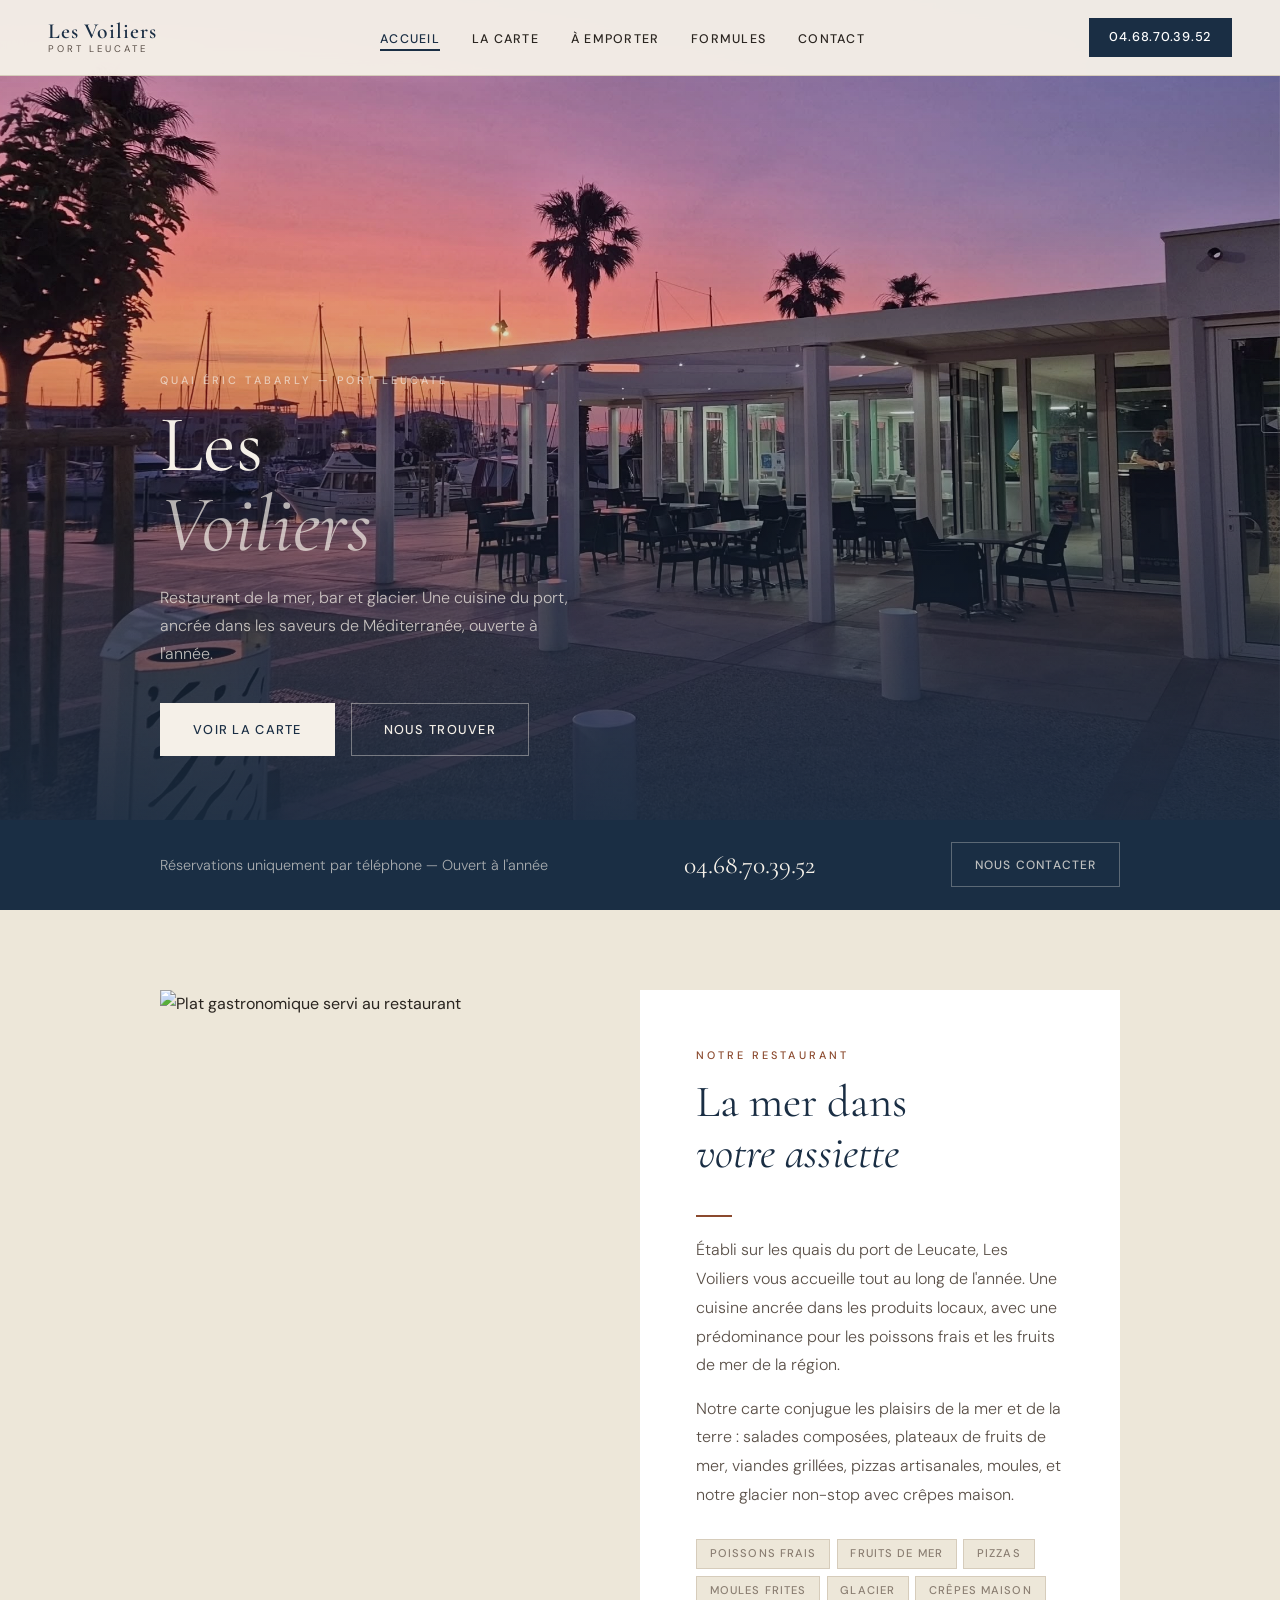
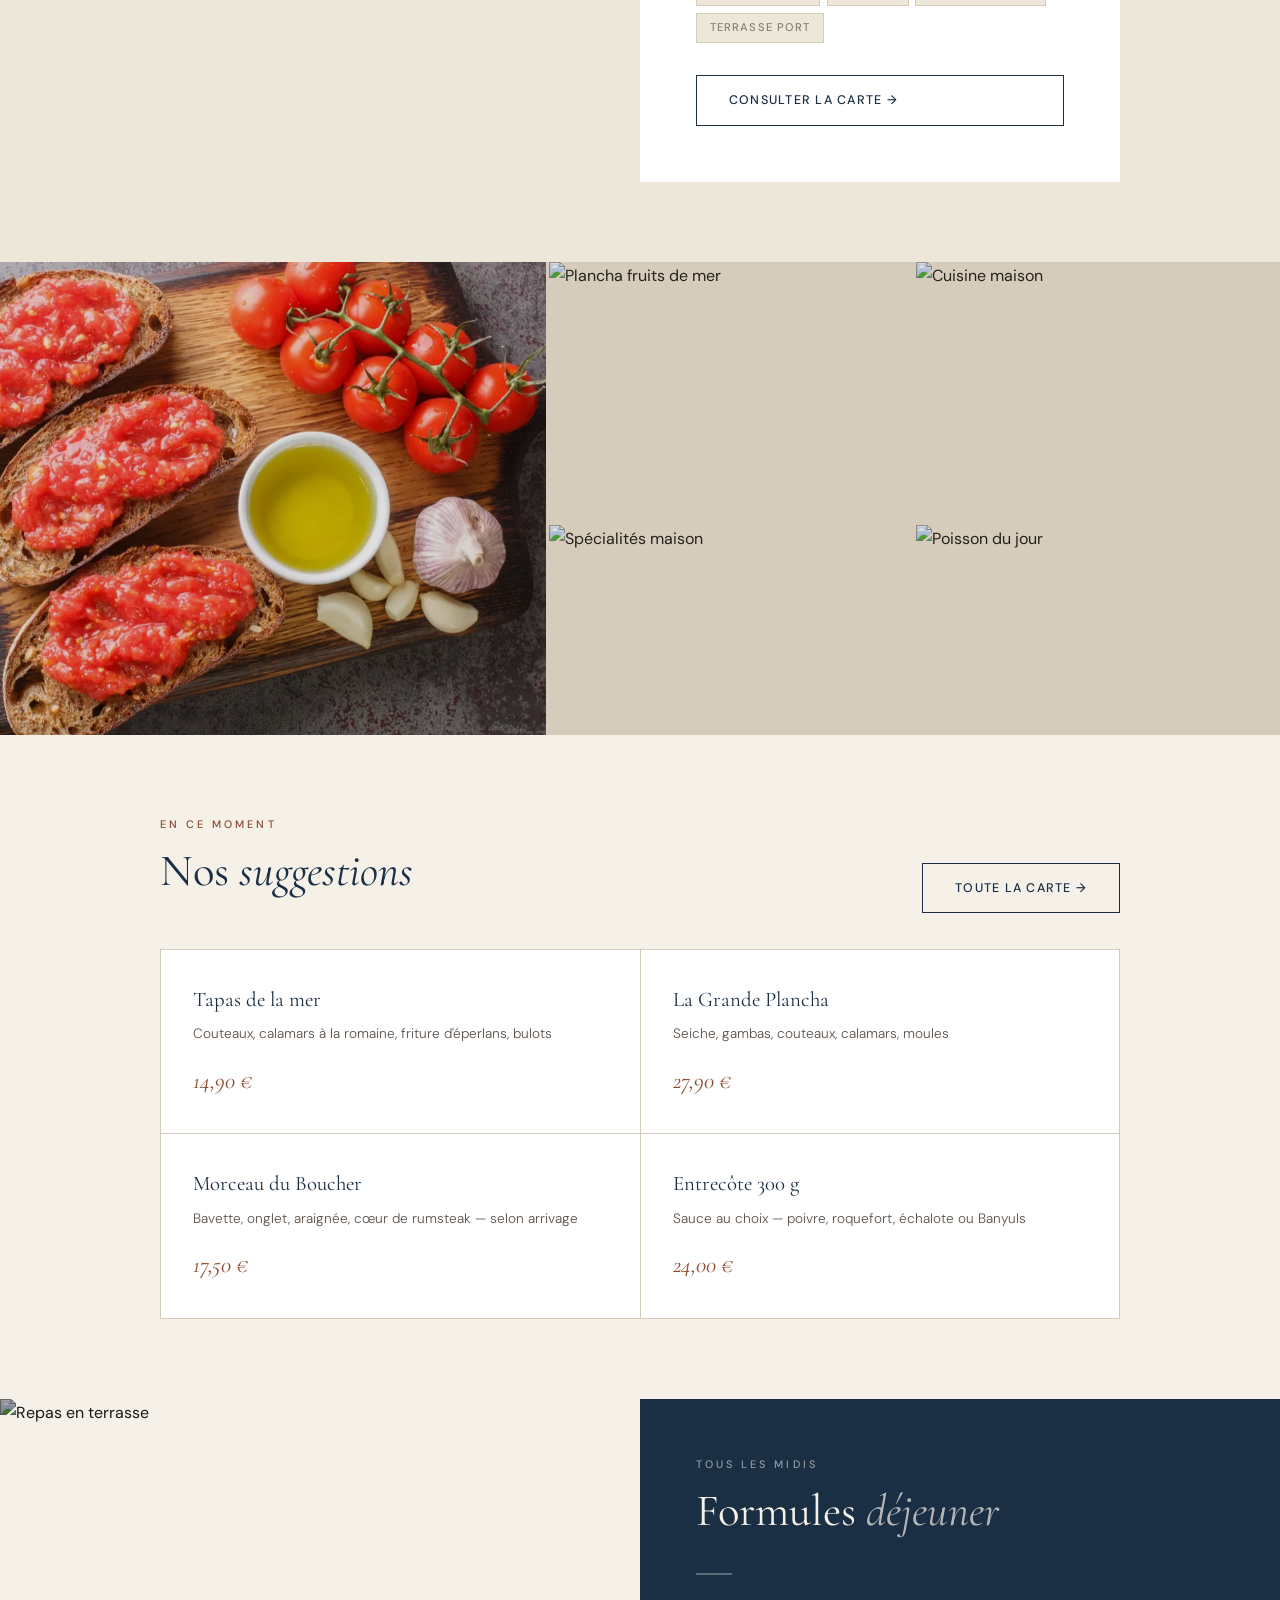
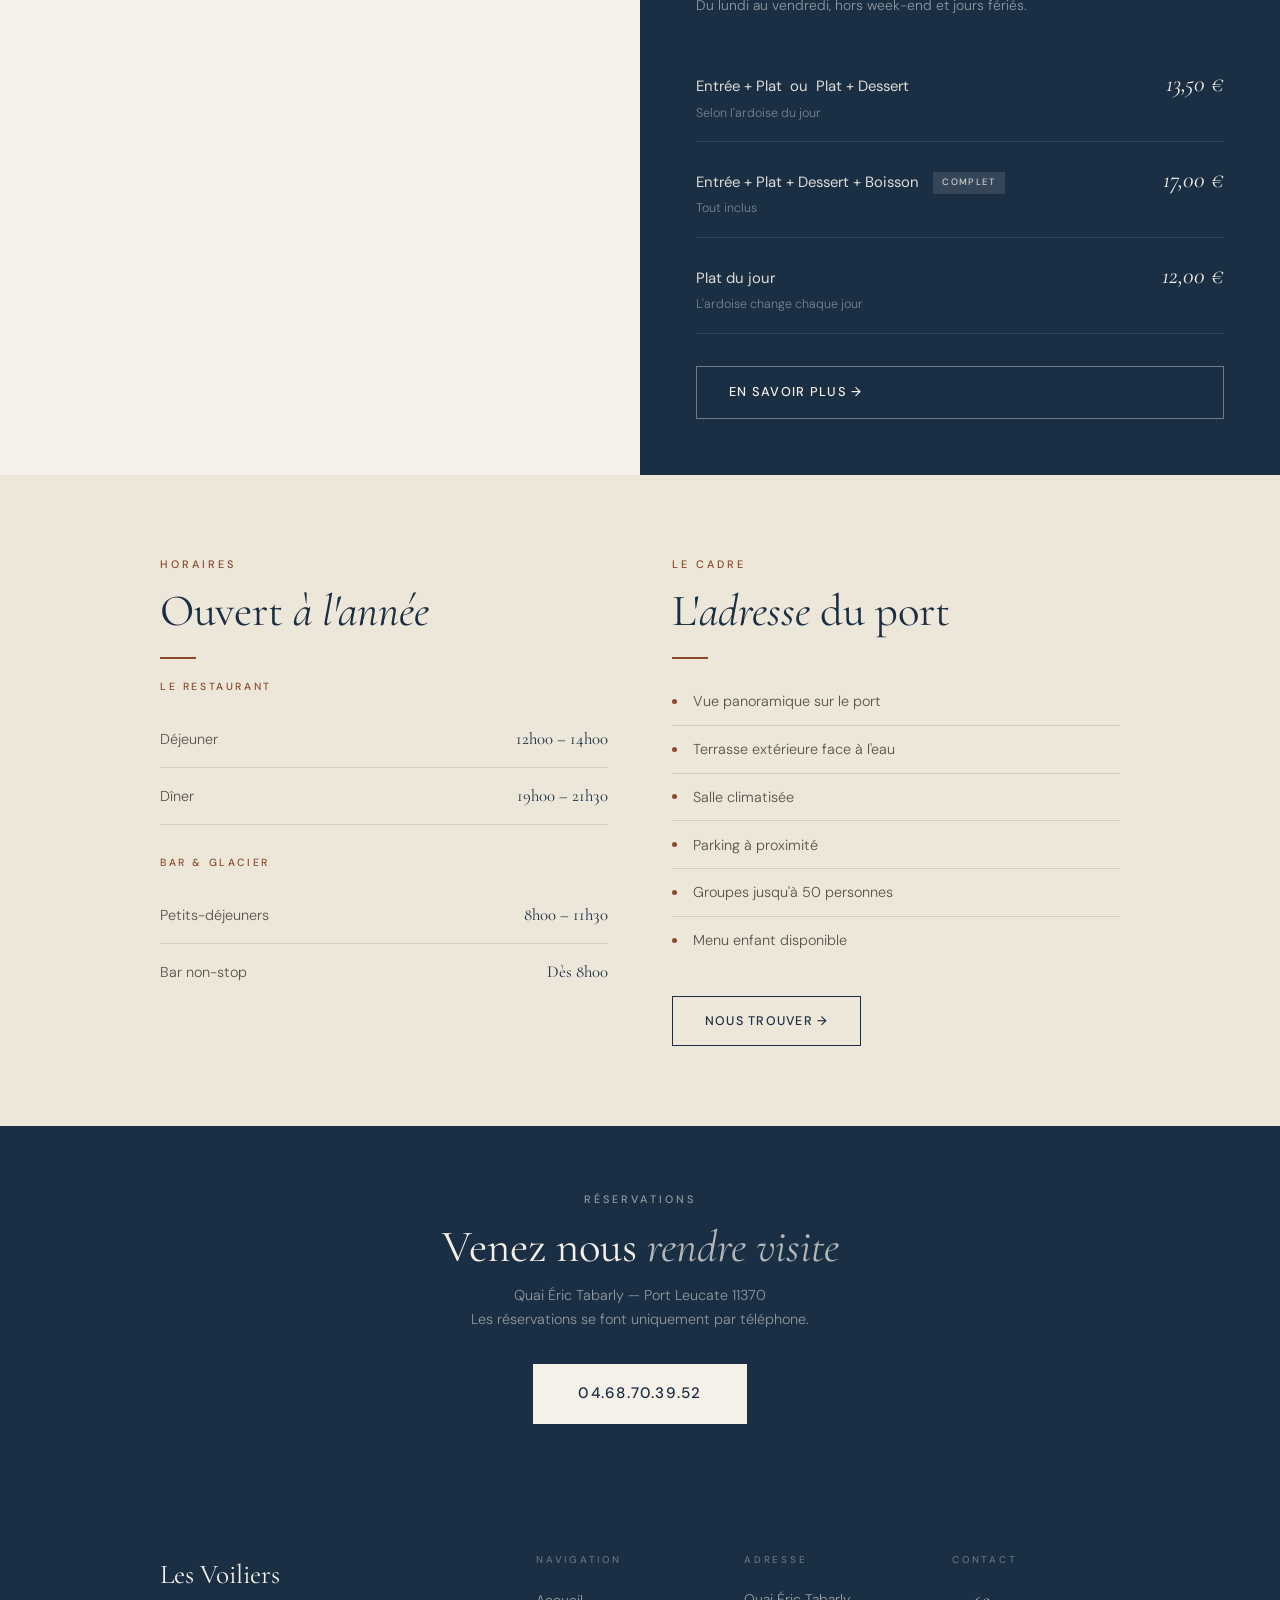
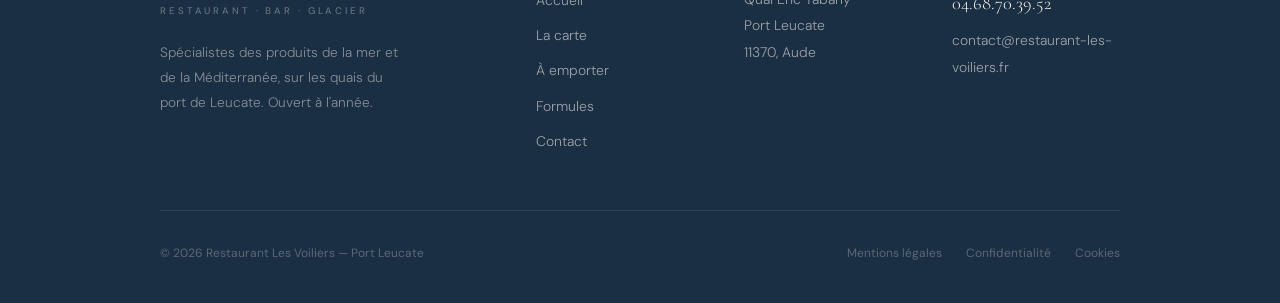
==== commit 5a46eb82: "Replace image source in photo mosaic" ====
--- a/index.html
+++ b/index.html
@@ -103,7 +103,7 @@
   <!-- GALERIE MOSAÏQUE -->
   <div class="photo-mosaic">
     <div class="photo-mosaic-item">
-      <img src="https://images.unsplash.com/photo-1559339352-11d035aa65de?w=900&q=80&auto=format" alt="Terrasse vue sur le port" loading="lazy">
+      <img src="shutterstock-2204587909.jpg" alt="Pan con tomato" loading="lazy">
       <div class="photo-mosaic-caption">Terrasse vue sur le port</div>
     </div>
     <div class="photo-mosaic-item">
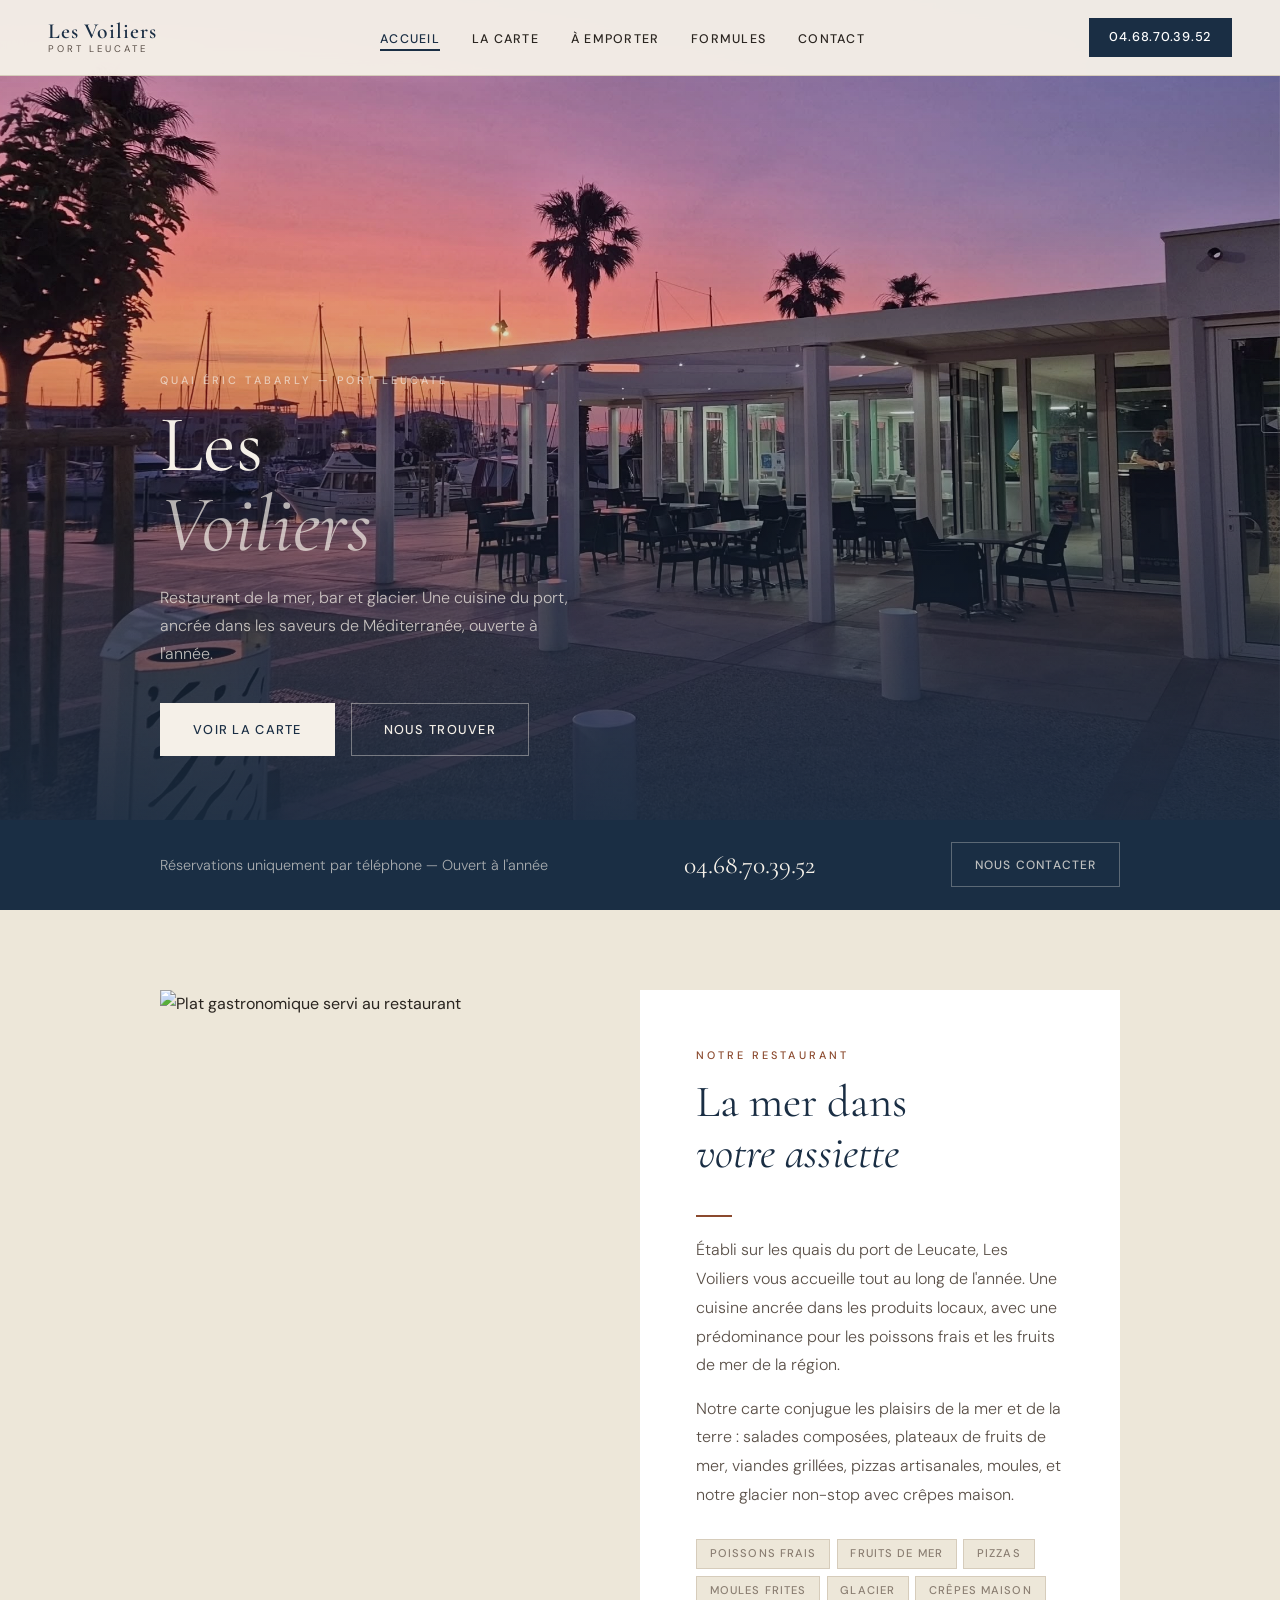
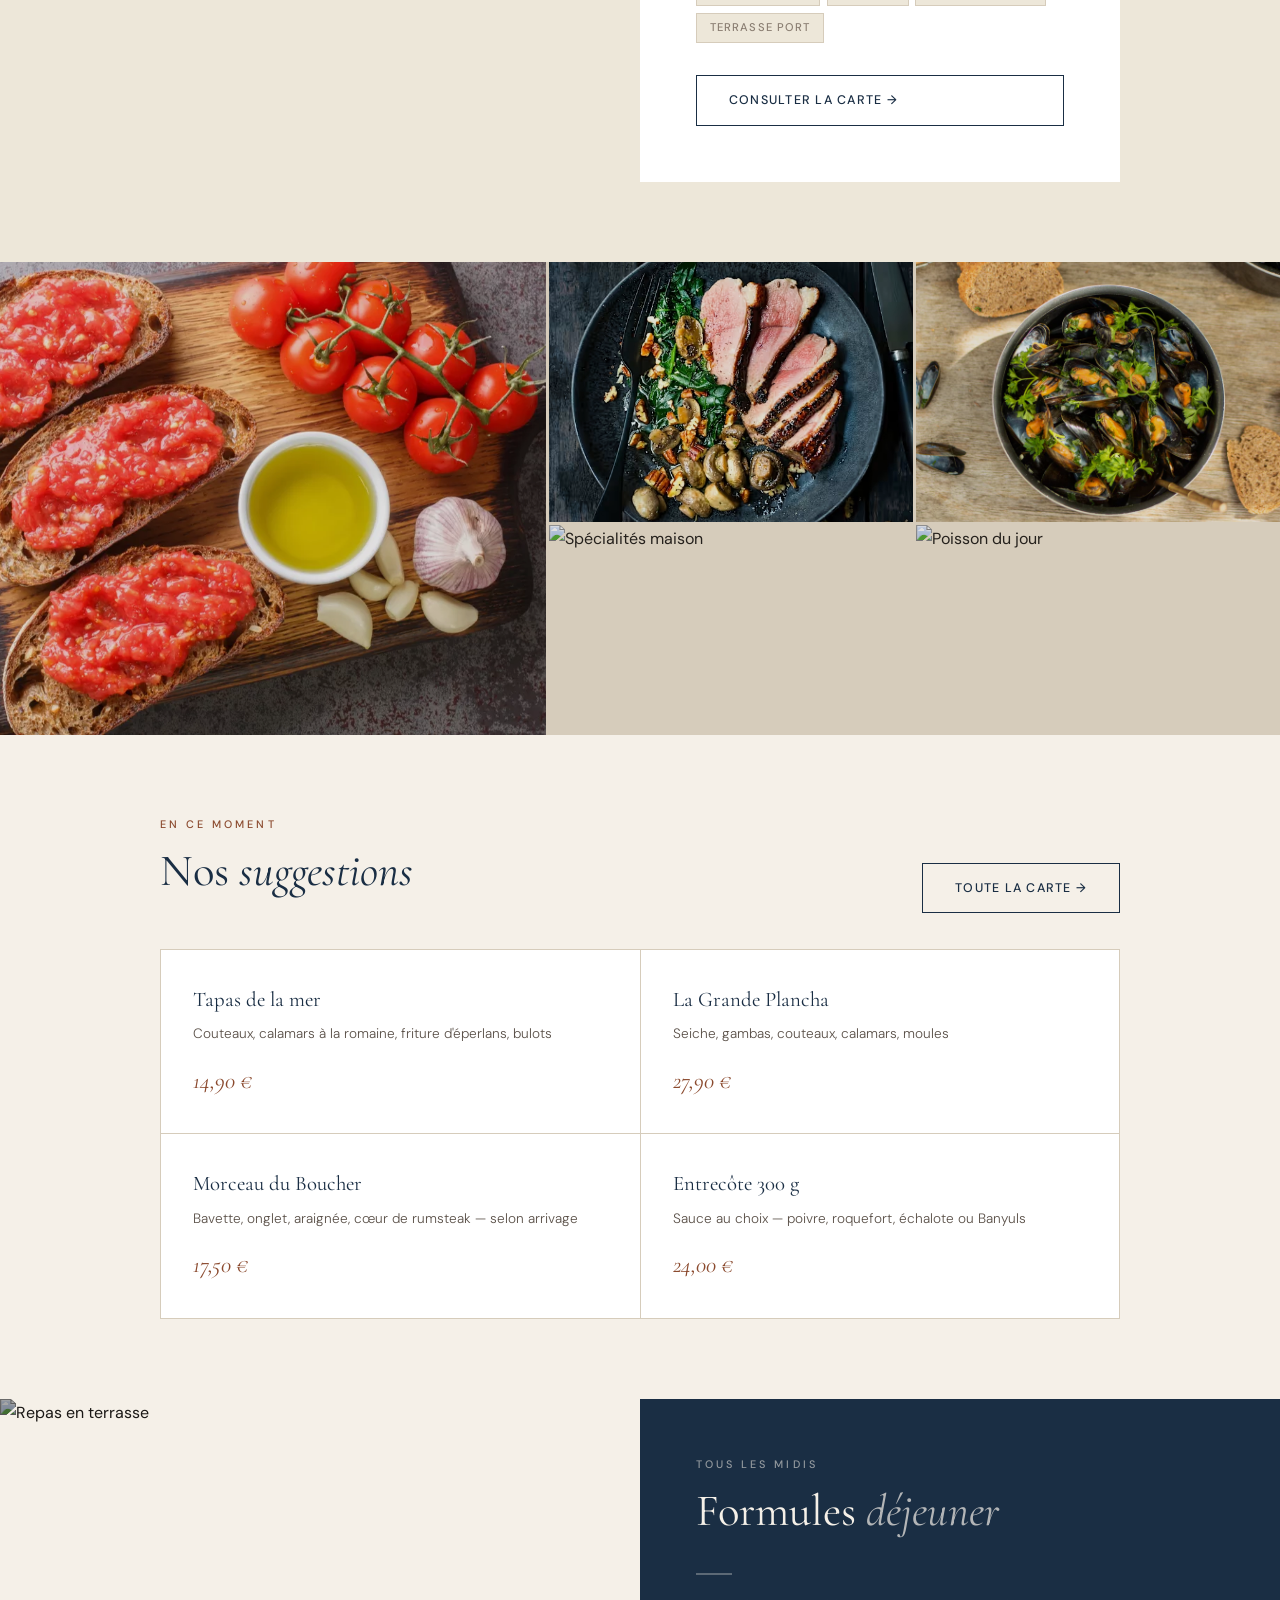
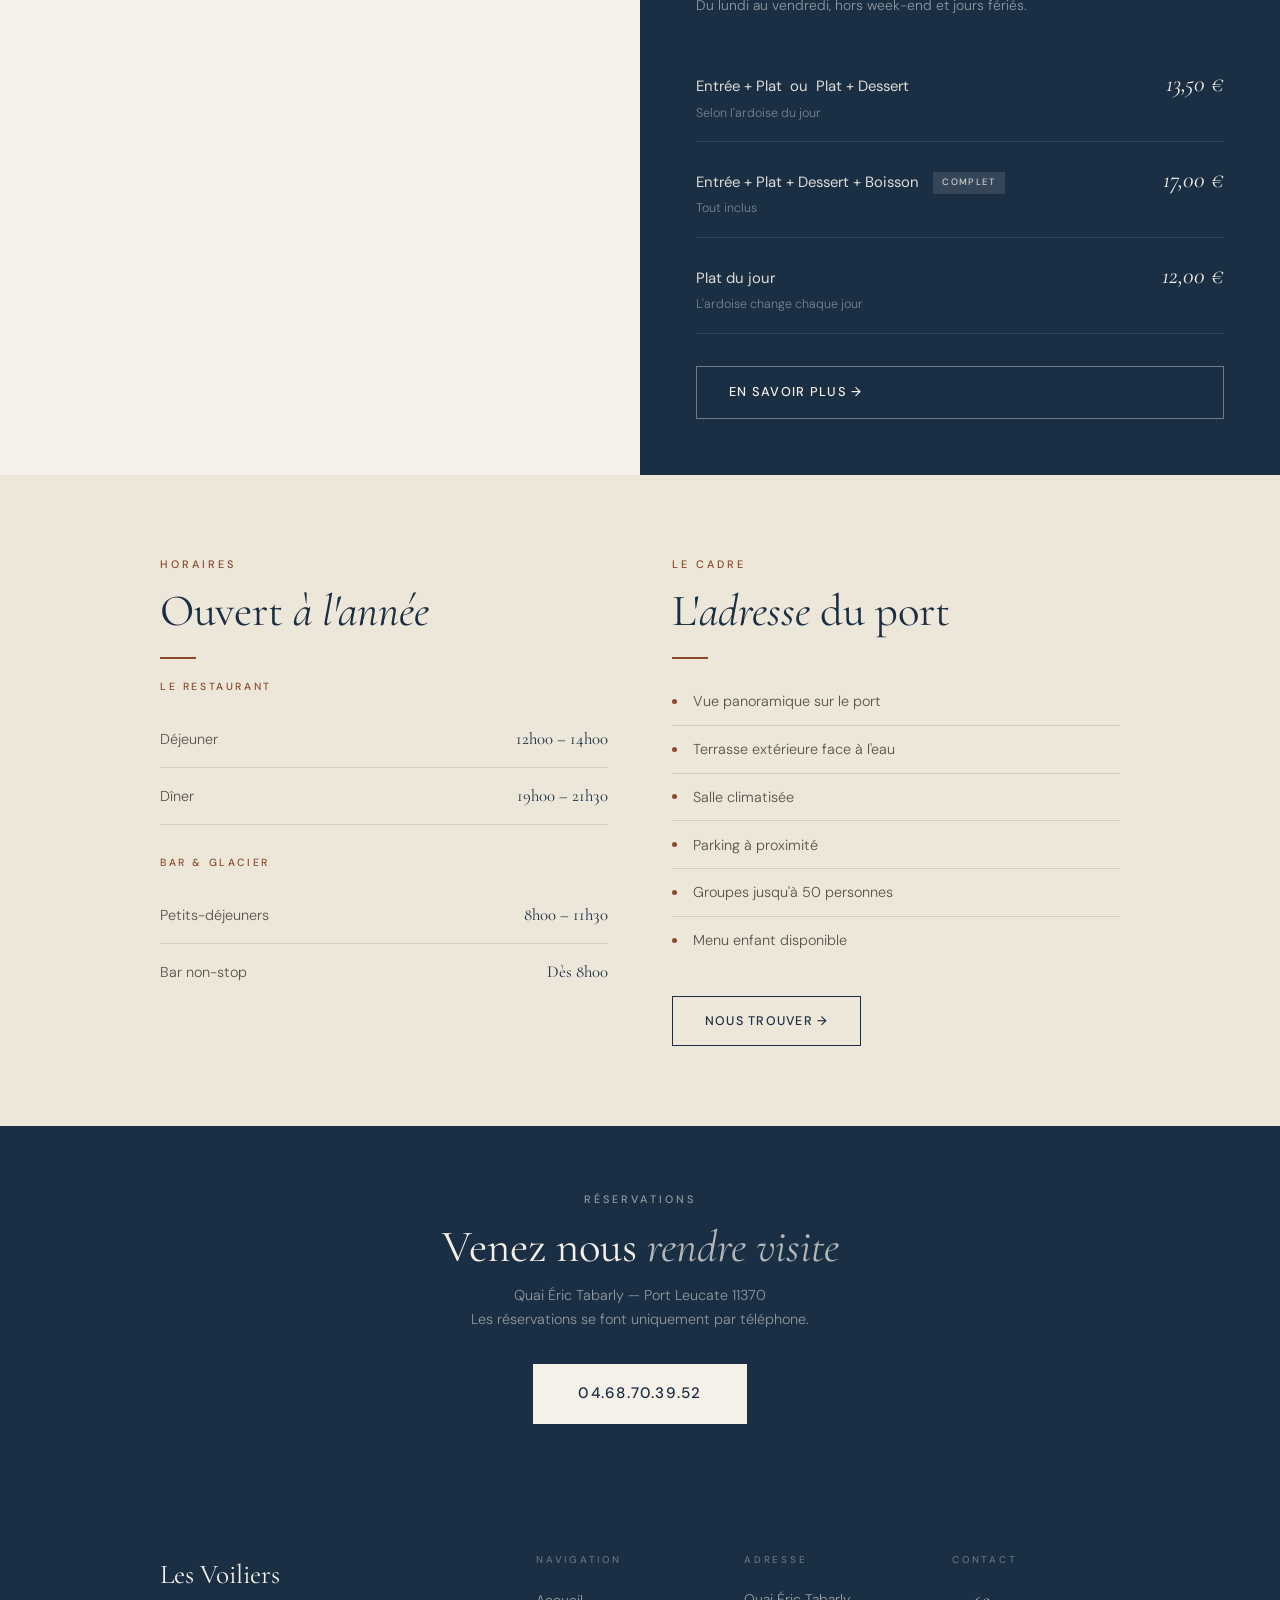
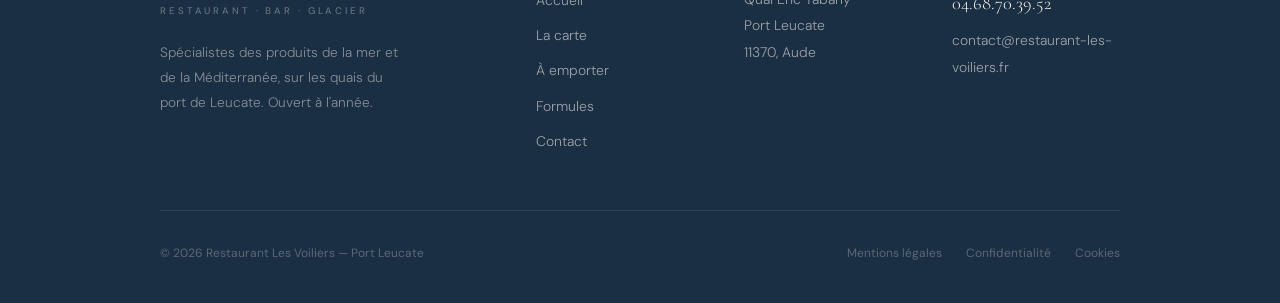
==== commit 9155d6a1: "Update photo captions and images in gallery" ====
--- a/index.html
+++ b/index.html
@@ -104,15 +104,15 @@
   <div class="photo-mosaic">
     <div class="photo-mosaic-item">
       <img src="shutterstock-2204587909.jpg" alt="Pan con tomato" loading="lazy">
-      <div class="photo-mosaic-caption">Terrasse vue sur le port</div>
-    </div>
-    <div class="photo-mosaic-item">
-      <img src="https://images.unsplash.com/photo-1534080564583-6be75777b70a?w=600&q=80&auto=format" alt="Plancha fruits de mer" loading="lazy">
-      <div class="photo-mosaic-caption">La grande plancha</div>
-    </div>
-    <div class="photo-mosaic-item">
-      <img src="https://images.unsplash.com/photo-1551218808-94e220e084d2?w=600&q=80&auto=format" alt="Cuisine maison" loading="lazy">
-      <div class="photo-mosaic-caption">Cuisine du marché</div>
+      <div class="photo-mosaic-caption">Pan con tomato</div>
+    </div>
+    <div class="photo-mosaic-item">
+      <img src="magré.jpg" alt="Magré de Canard" loading="lazy">
+      <div class="photo-mosaic-caption">Magré de Canard</div>
+    </div>
+    <div class="photo-mosaic-item">
+      <img src="moules.png" alt="Moules marinière" loading="lazy">
+      <div class="photo-mosaic-caption">Moules marinière</div>
     </div>
     <div class="photo-mosaic-item">
       <img src="https://images.unsplash.com/photo-1476224203421-9ac39bcb3327?w=600&q=80&auto=format" alt="Spécialités maison" loading="lazy">
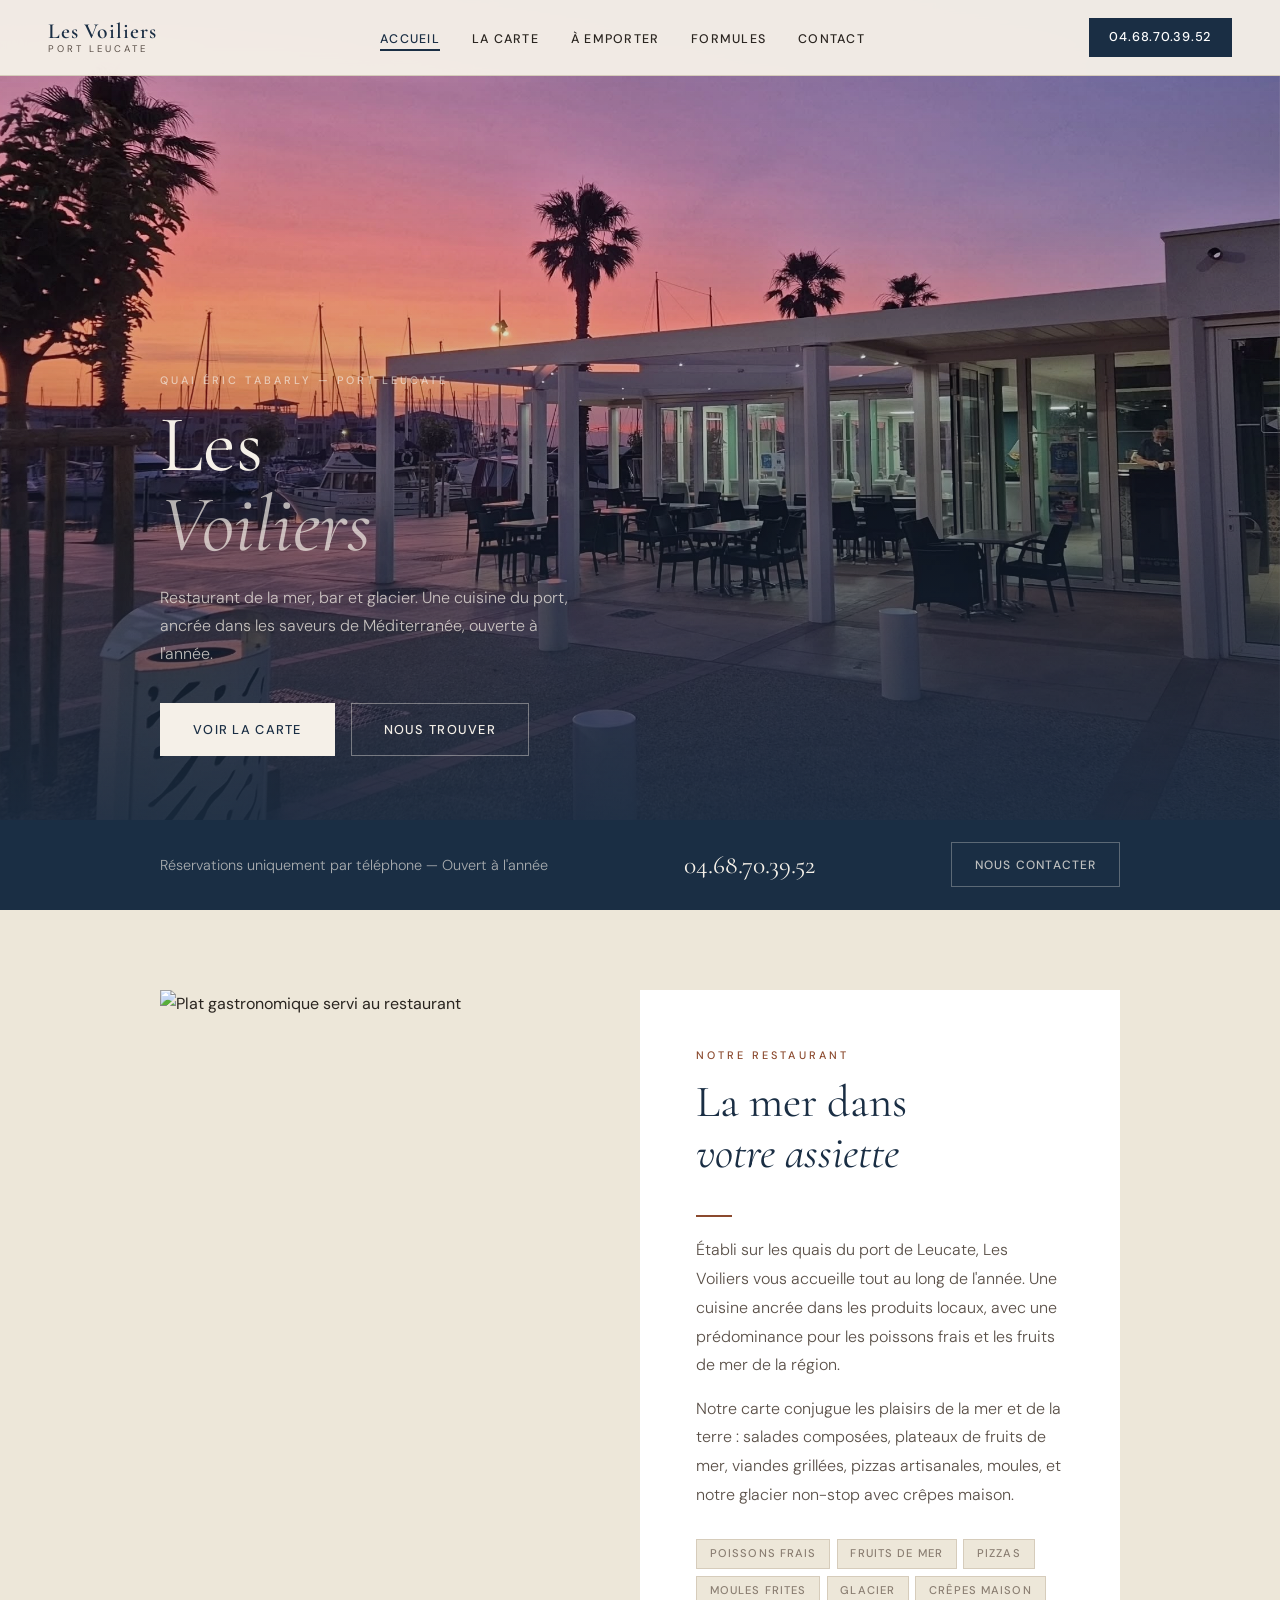
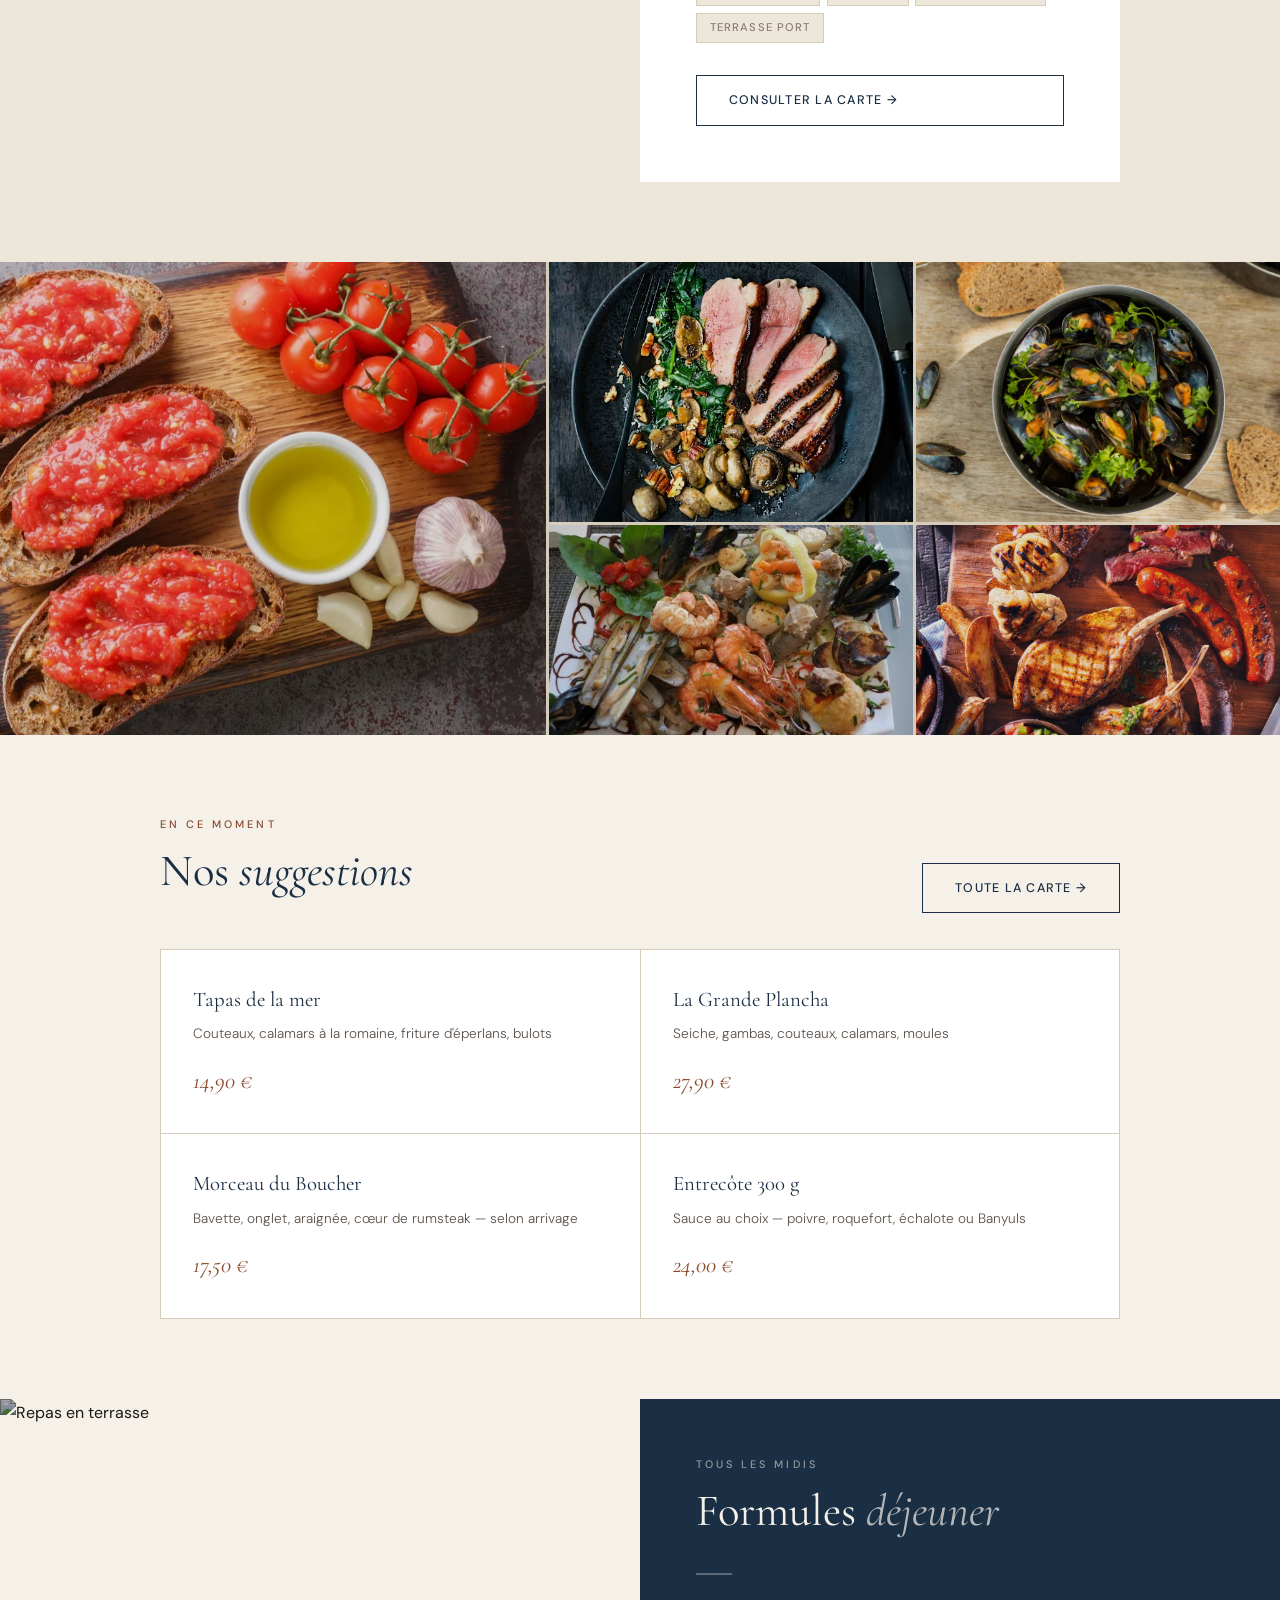
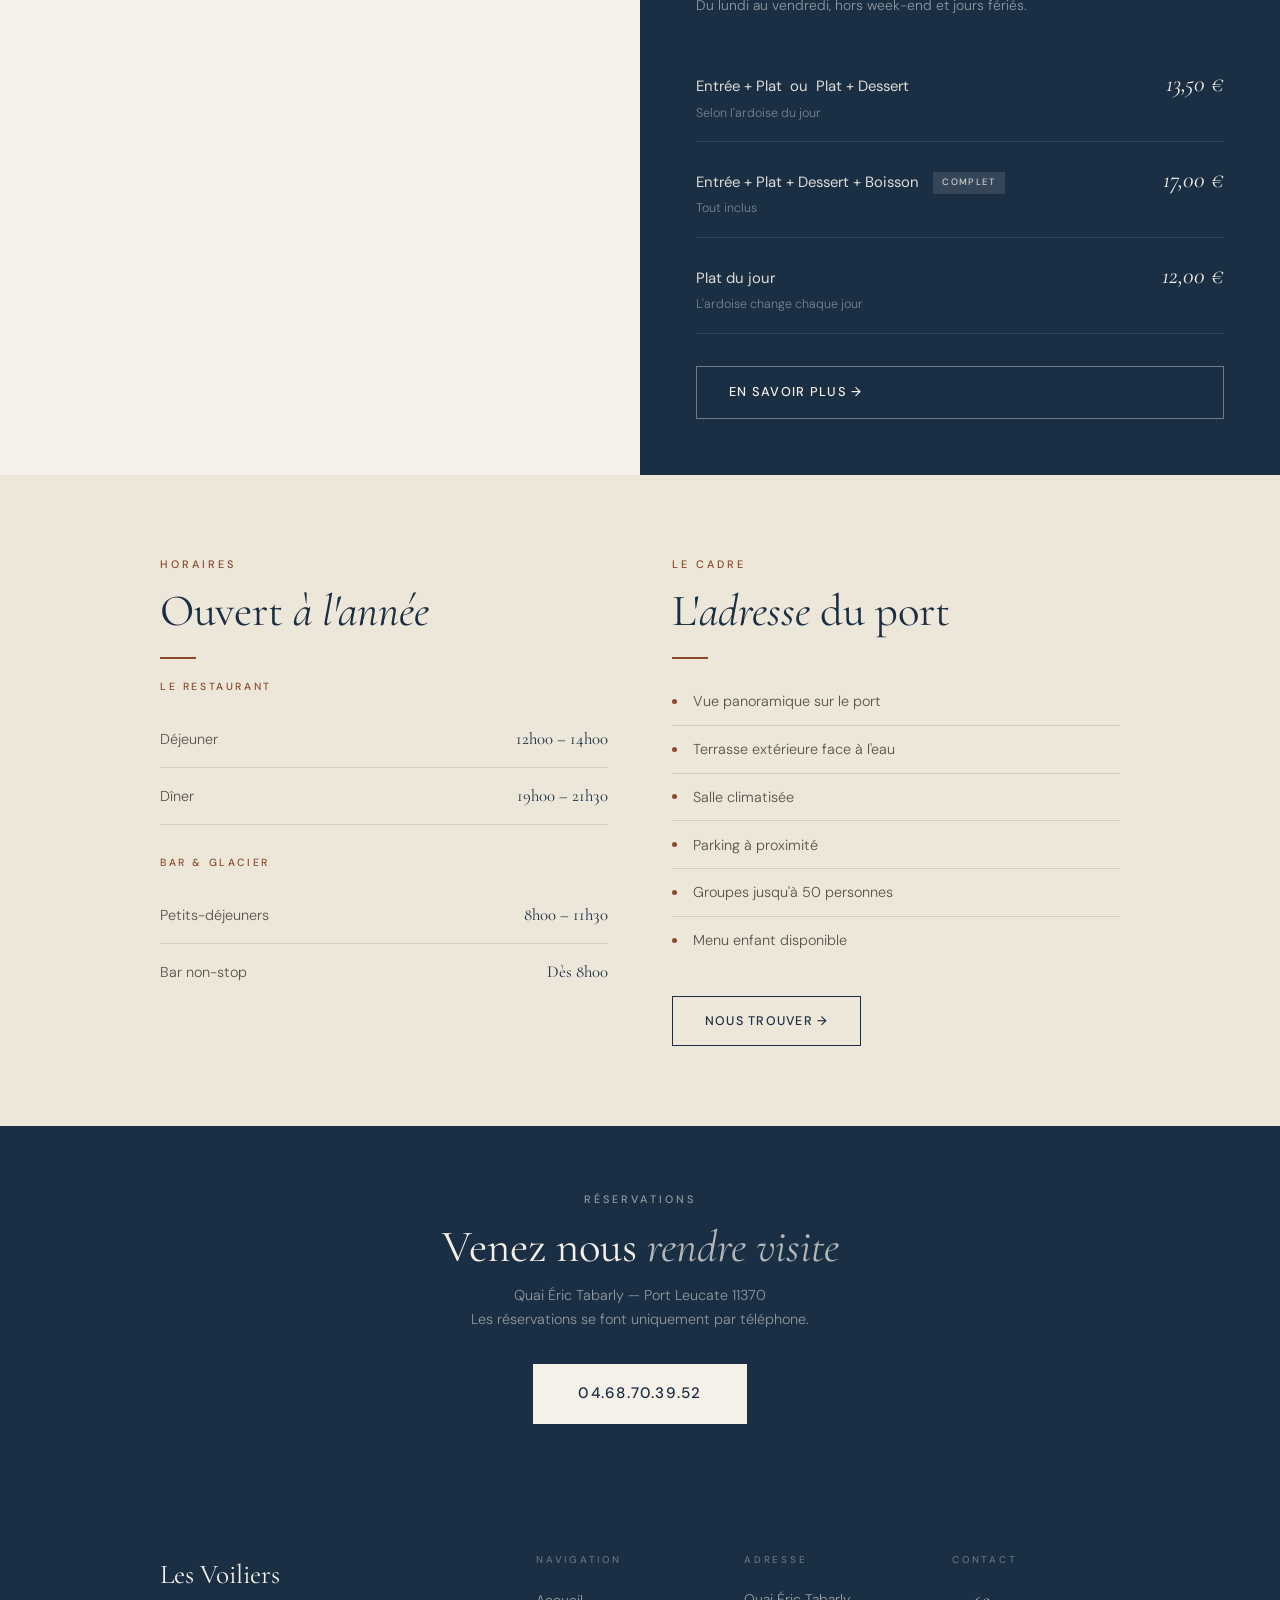
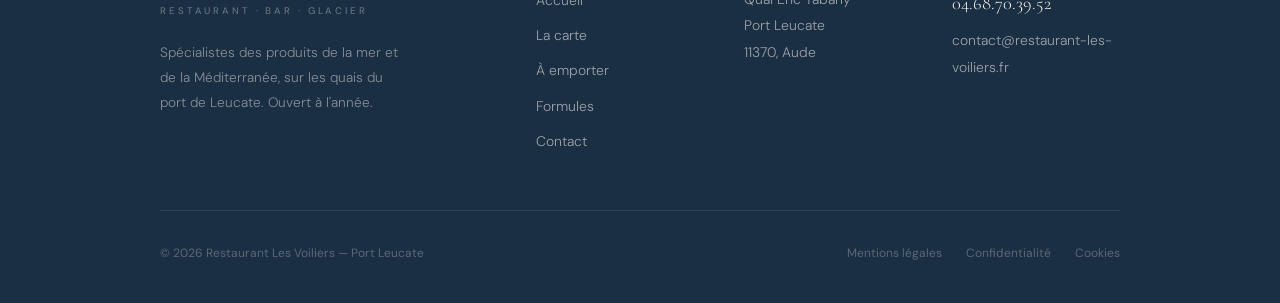
==== commit 57a4d5a2: "Replace images and captions in photo mosaic" ====
--- a/index.html
+++ b/index.html
@@ -115,12 +115,12 @@
       <div class="photo-mosaic-caption">Moules marinière</div>
     </div>
     <div class="photo-mosaic-item">
-      <img src="https://images.unsplash.com/photo-1476224203421-9ac39bcb3327?w=600&q=80&auto=format" alt="Spécialités maison" loading="lazy">
-      <div class="photo-mosaic-caption">Spécialités maison</div>
-    </div>
-    <div class="photo-mosaic-item">
-      <img src="https://images.unsplash.com/photo-1414235077428-338989a2e8c0?w=600&q=80&auto=format" alt="Poisson du jour" loading="lazy">
-      <div class="photo-mosaic-caption">Poisson frais du jour</div>
+      <img src="55.jpg" alt="Pariade de viandes" loading="lazy">
+      <div class="photo-mosaic-caption">Pariade de viandes</div>
+    </div>
+    <div class="photo-mosaic-item">
+      <img src="9045.jpg" alt="Pariade de poissons" loading="lazy">
+      <div class="photo-mosaic-caption">Pariade de poissons</div>
     </div>
   </div>
 
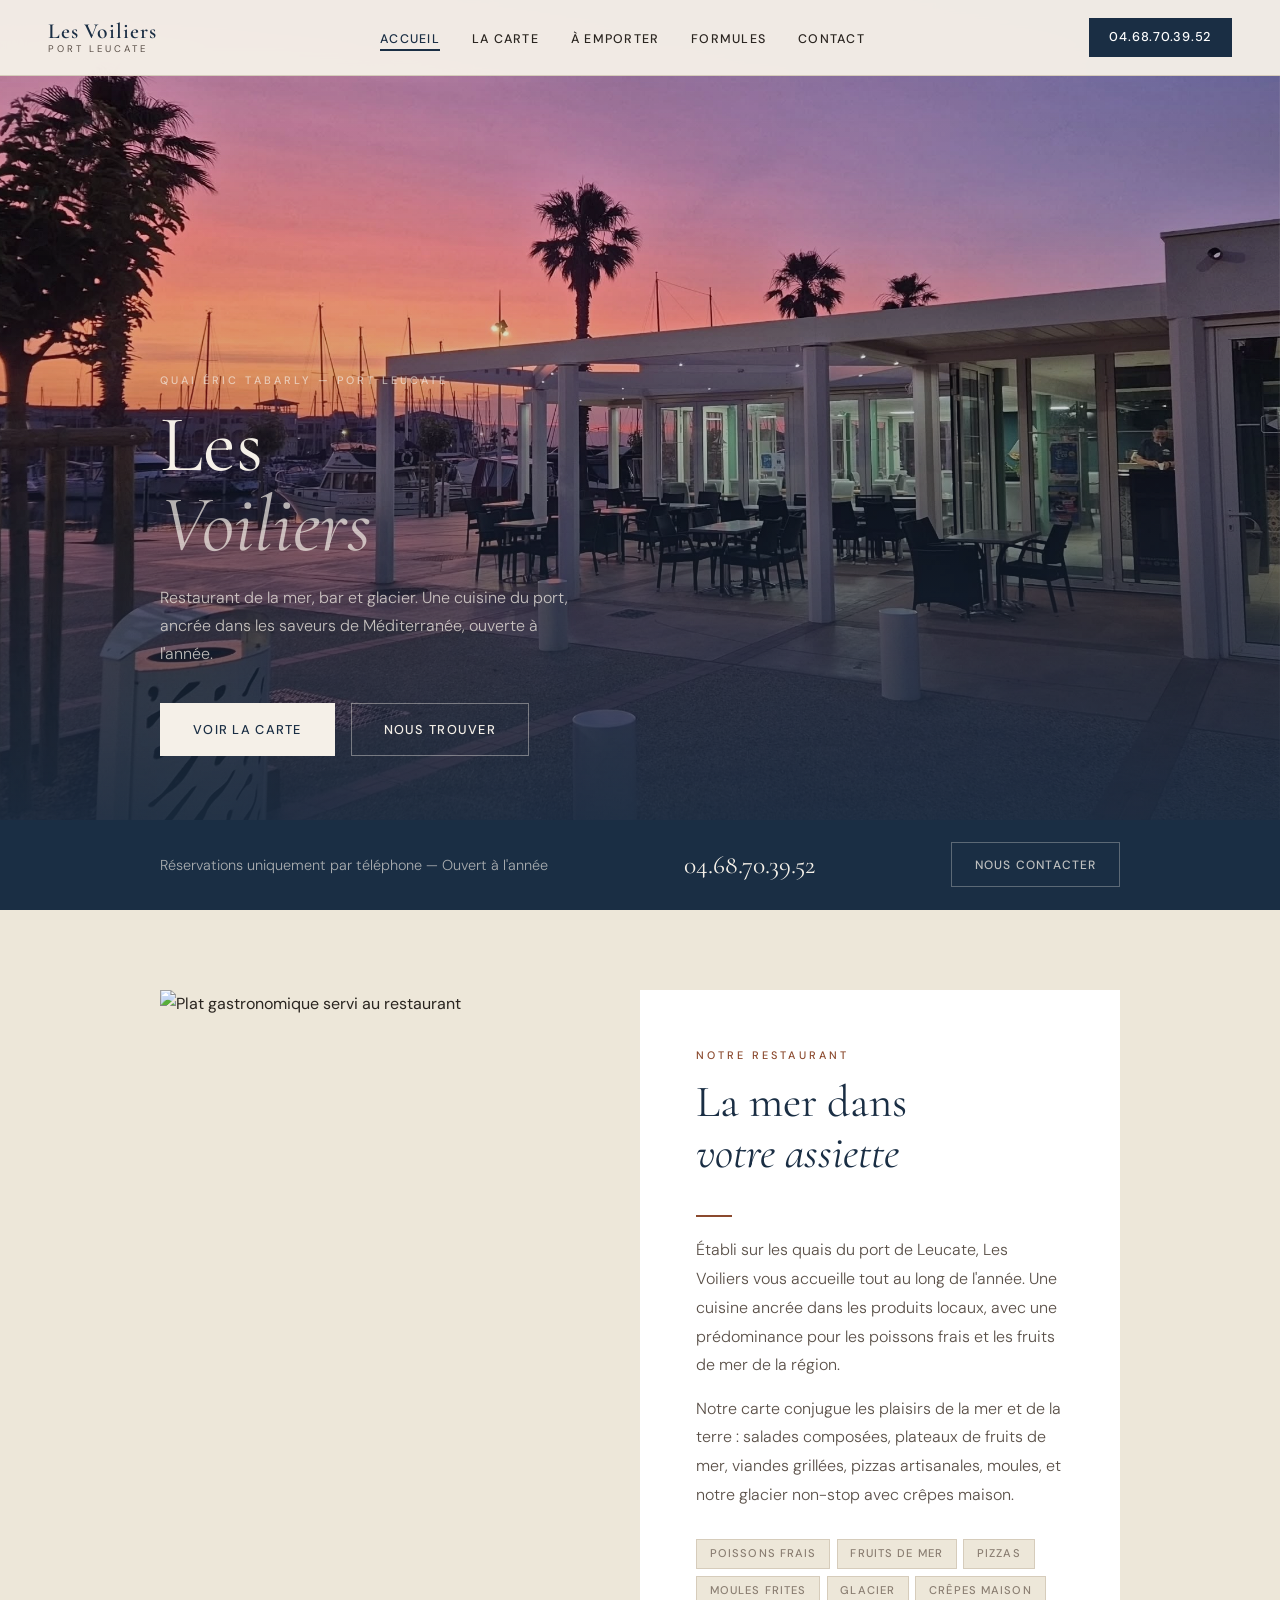
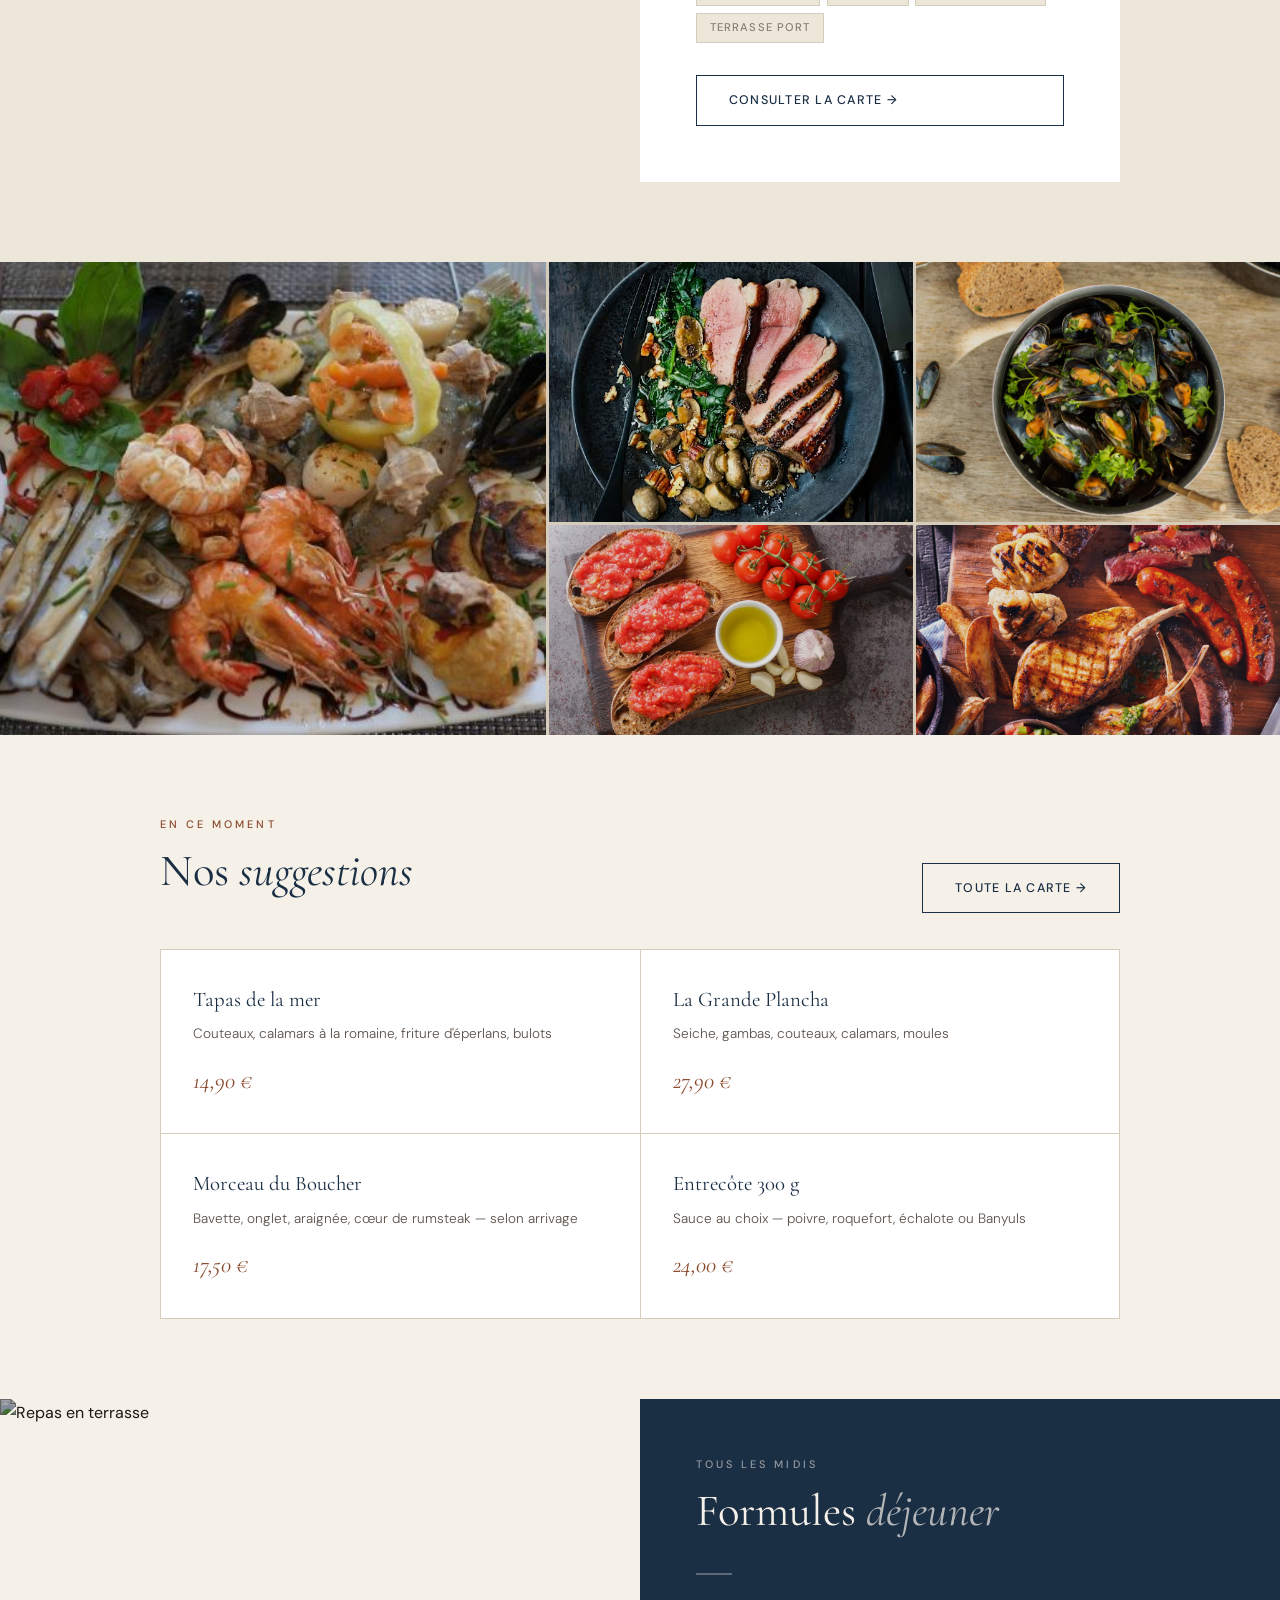
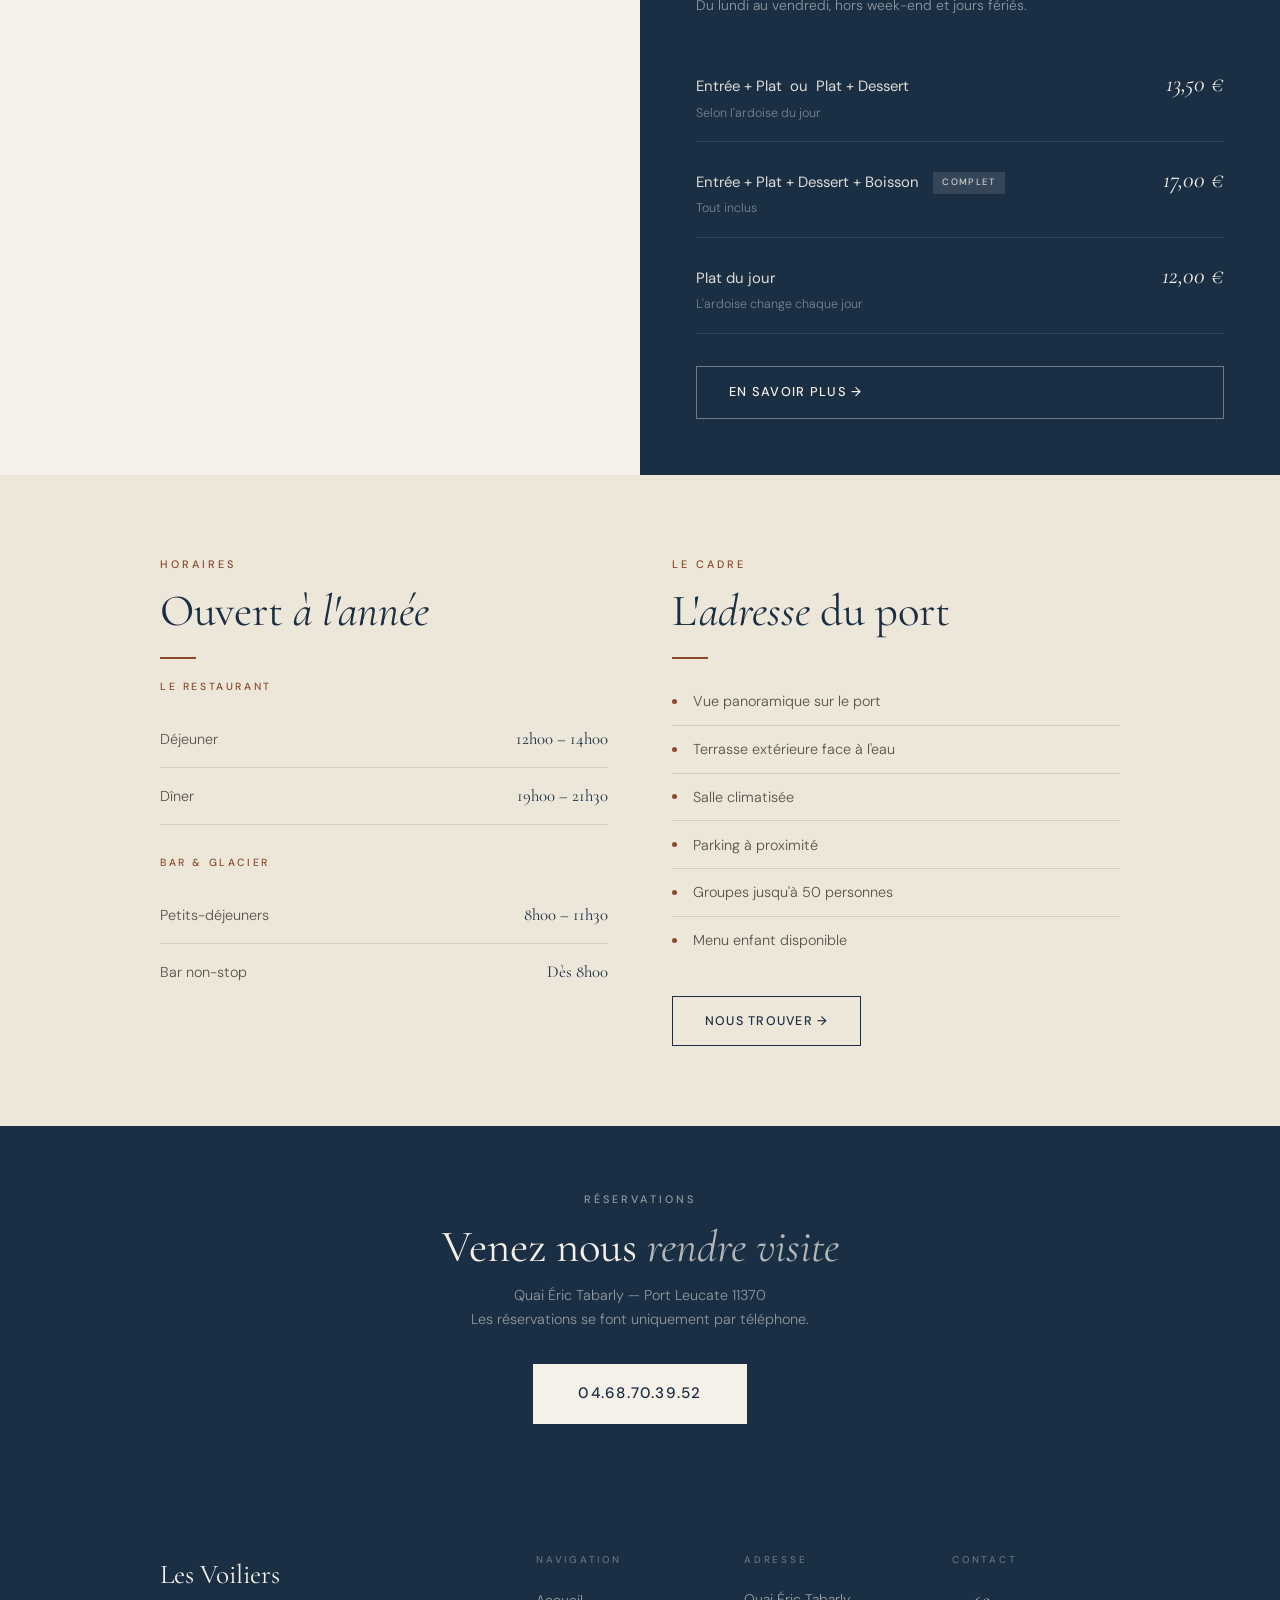
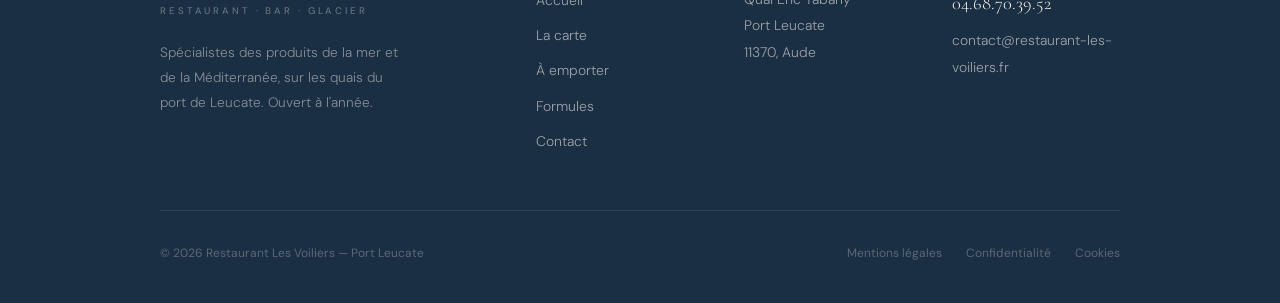
==== commit 1712e28b: "Swap images in photo mosaic section" ====
--- a/index.html
+++ b/index.html
@@ -103,20 +103,21 @@
   <!-- GALERIE MOSAÏQUE -->
   <div class="photo-mosaic">
     <div class="photo-mosaic-item">
+      <img src="55.jpg" alt="Pariade de viandes" loading="lazy">
+      <div class="photo-mosaic-caption">Pariade de viandes</div>
+    </div>
+    <div class="photo-mosaic-item">
+      <img src="magré.jpg" alt="Magré de Canard" loading="lazy">
+      <div class="photo-mosaic-caption">Magré de Canard</div>
+    </div>
+    <div class="photo-mosaic-item">
+      <img src="moules.png" alt="Moules marinière" loading="lazy">
+      <div class="photo-mosaic-caption">Moules marinière</div>
+    </div>
+    <div class="photo-mosaic-item">
       <img src="shutterstock-2204587909.jpg" alt="Pan con tomato" loading="lazy">
       <div class="photo-mosaic-caption">Pan con tomato</div>
-    </div>
-    <div class="photo-mosaic-item">
-      <img src="magré.jpg" alt="Magré de Canard" loading="lazy">
-      <div class="photo-mosaic-caption">Magré de Canard</div>
-    </div>
-    <div class="photo-mosaic-item">
-      <img src="moules.png" alt="Moules marinière" loading="lazy">
-      <div class="photo-mosaic-caption">Moules marinière</div>
-    </div>
-    <div class="photo-mosaic-item">
-      <img src="55.jpg" alt="Pariade de viandes" loading="lazy">
-      <div class="photo-mosaic-caption">Pariade de viandes</div>
+      
     </div>
     <div class="photo-mosaic-item">
       <img src="9045.jpg" alt="Pariade de poissons" loading="lazy">
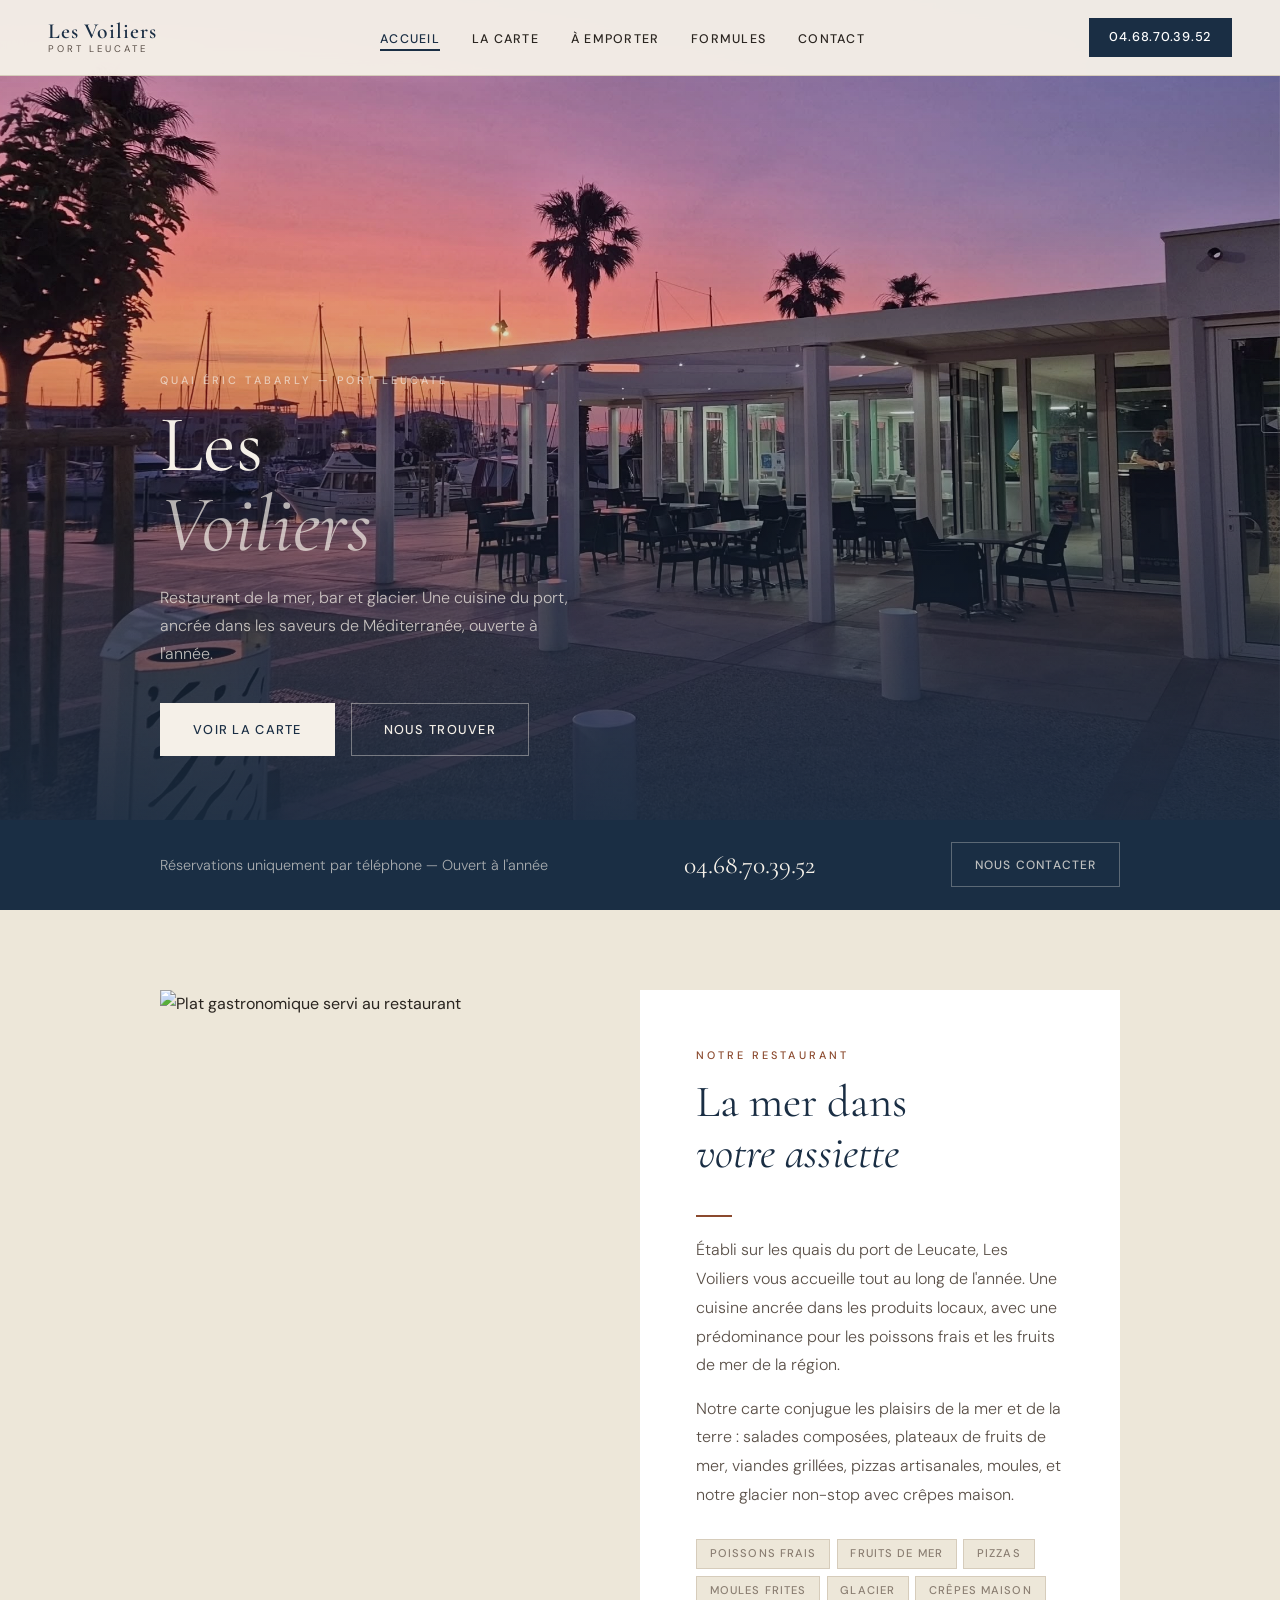
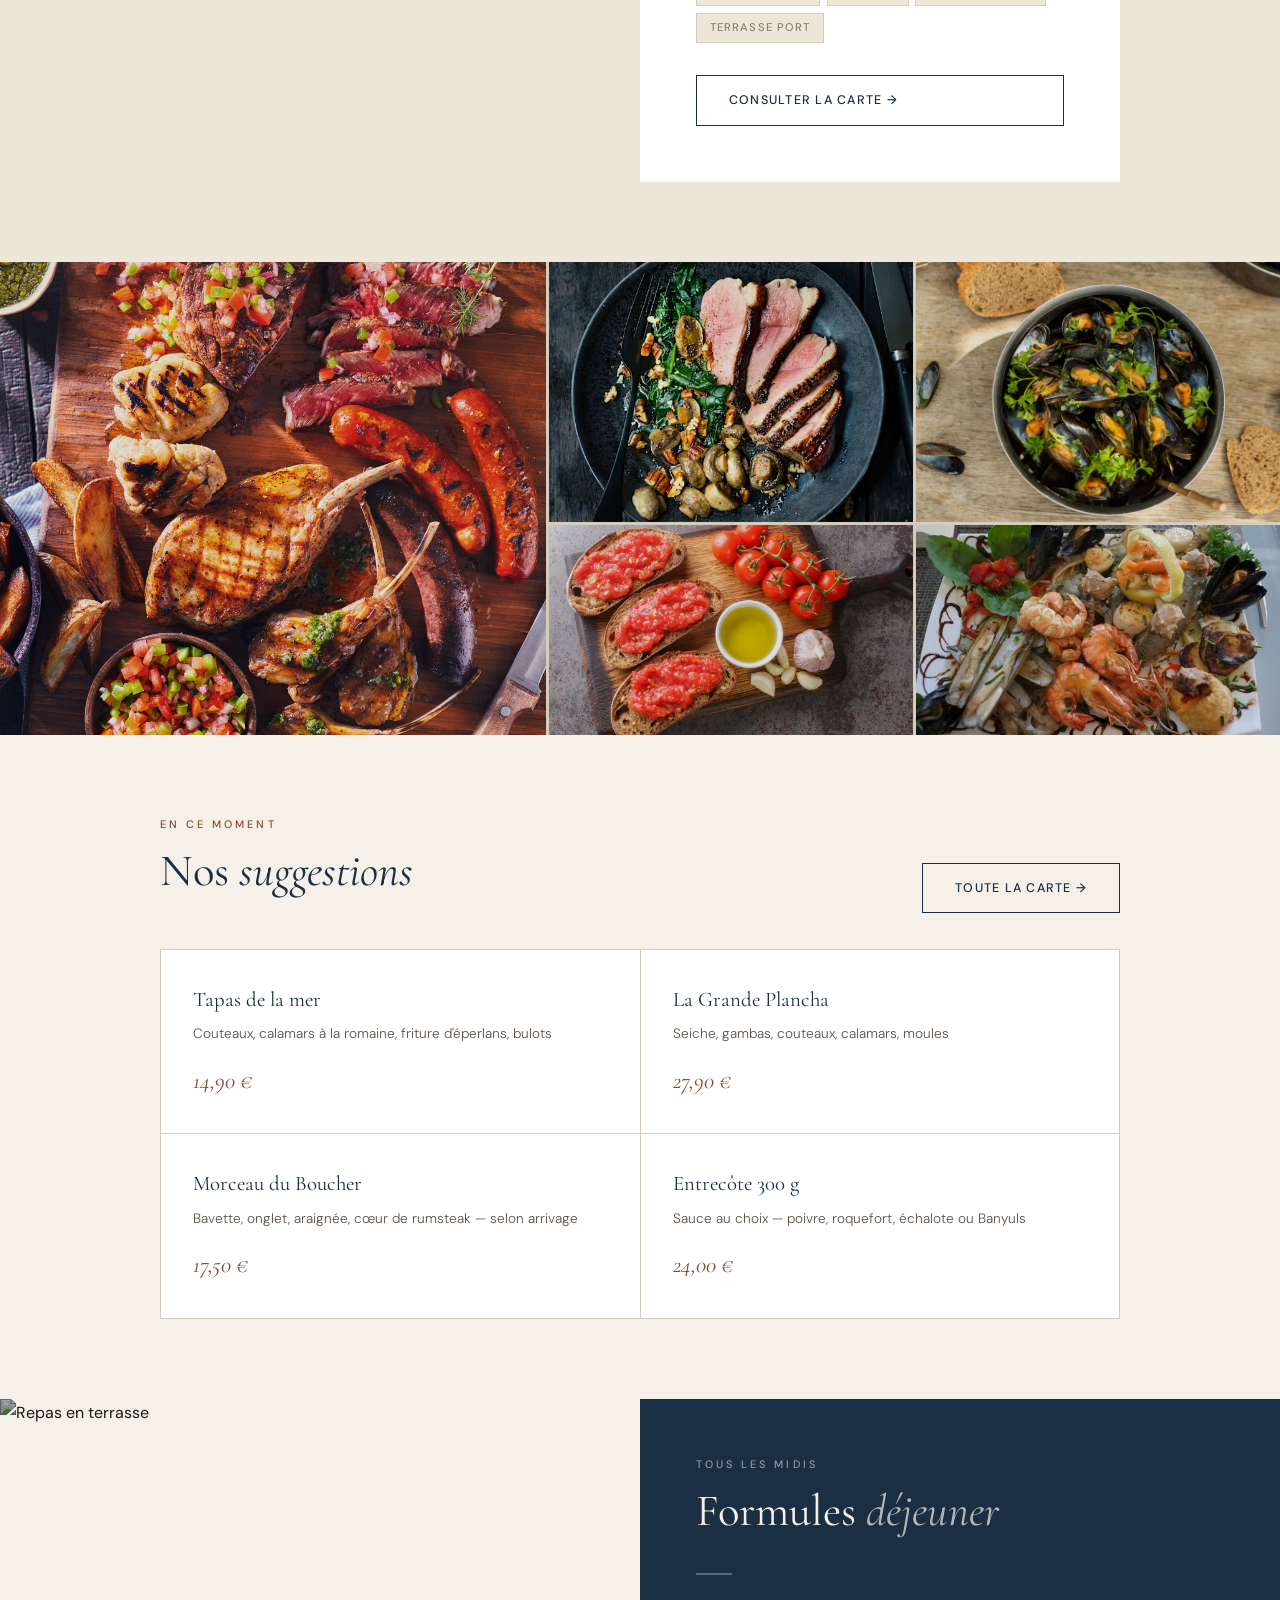
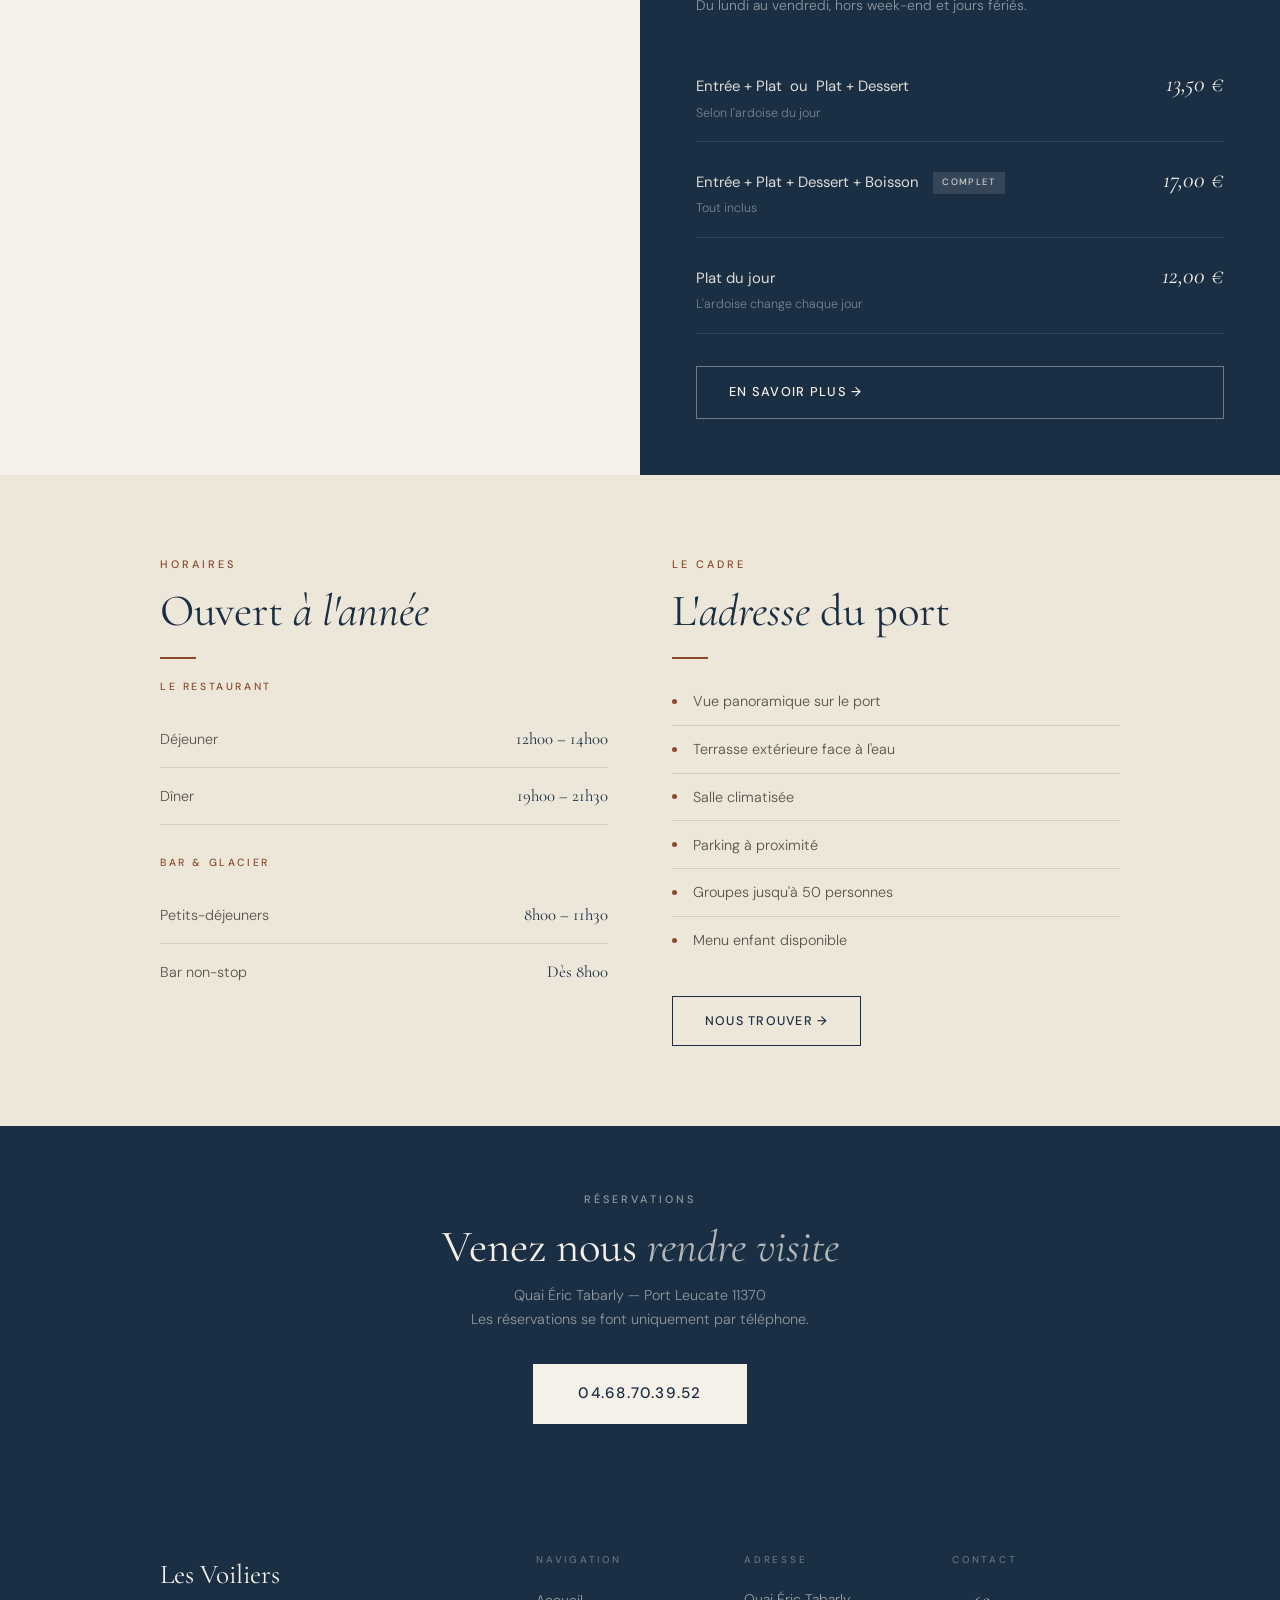
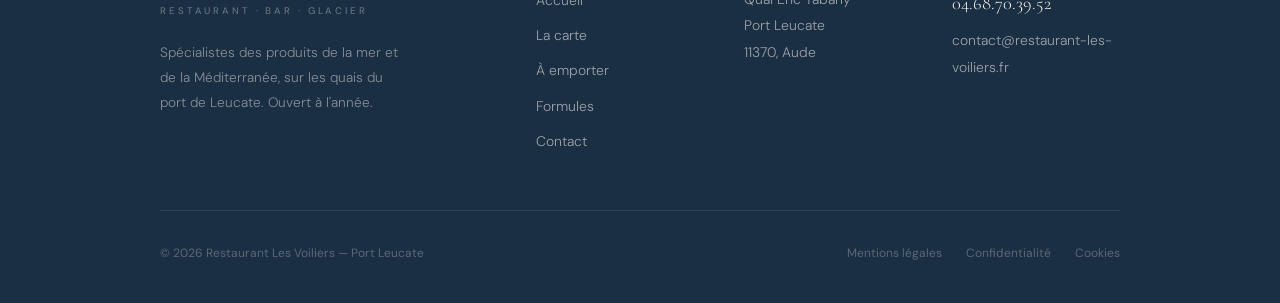
==== commit 5b57c60b: "Update image sources in photo mosaic section" ====
--- a/index.html
+++ b/index.html
@@ -103,8 +103,8 @@
   <!-- GALERIE MOSAÏQUE -->
   <div class="photo-mosaic">
     <div class="photo-mosaic-item">
-      <img src="55.jpg" alt="Pariade de viandes" loading="lazy">
-      <div class="photo-mosaic-caption">Pariade de viandes</div>
+      <img src="9045.jpg" alt="Pariade de viandes" loading="lazy">
+      <div class="photo-mosaic-caption">Pariade de viandes</div>      
     </div>
     <div class="photo-mosaic-item">
       <img src="magré.jpg" alt="Magré de Canard" loading="lazy">
@@ -117,10 +117,9 @@
     <div class="photo-mosaic-item">
       <img src="shutterstock-2204587909.jpg" alt="Pan con tomato" loading="lazy">
       <div class="photo-mosaic-caption">Pan con tomato</div>
-      
-    </div>
-    <div class="photo-mosaic-item">
-      <img src="9045.jpg" alt="Pariade de poissons" loading="lazy">
+    </div>
+    <div class="photo-mosaic-item">
+      <img src="55.jpg" alt="Pariade de poissons" loading="lazy">
       <div class="photo-mosaic-caption">Pariade de poissons</div>
     </div>
   </div>
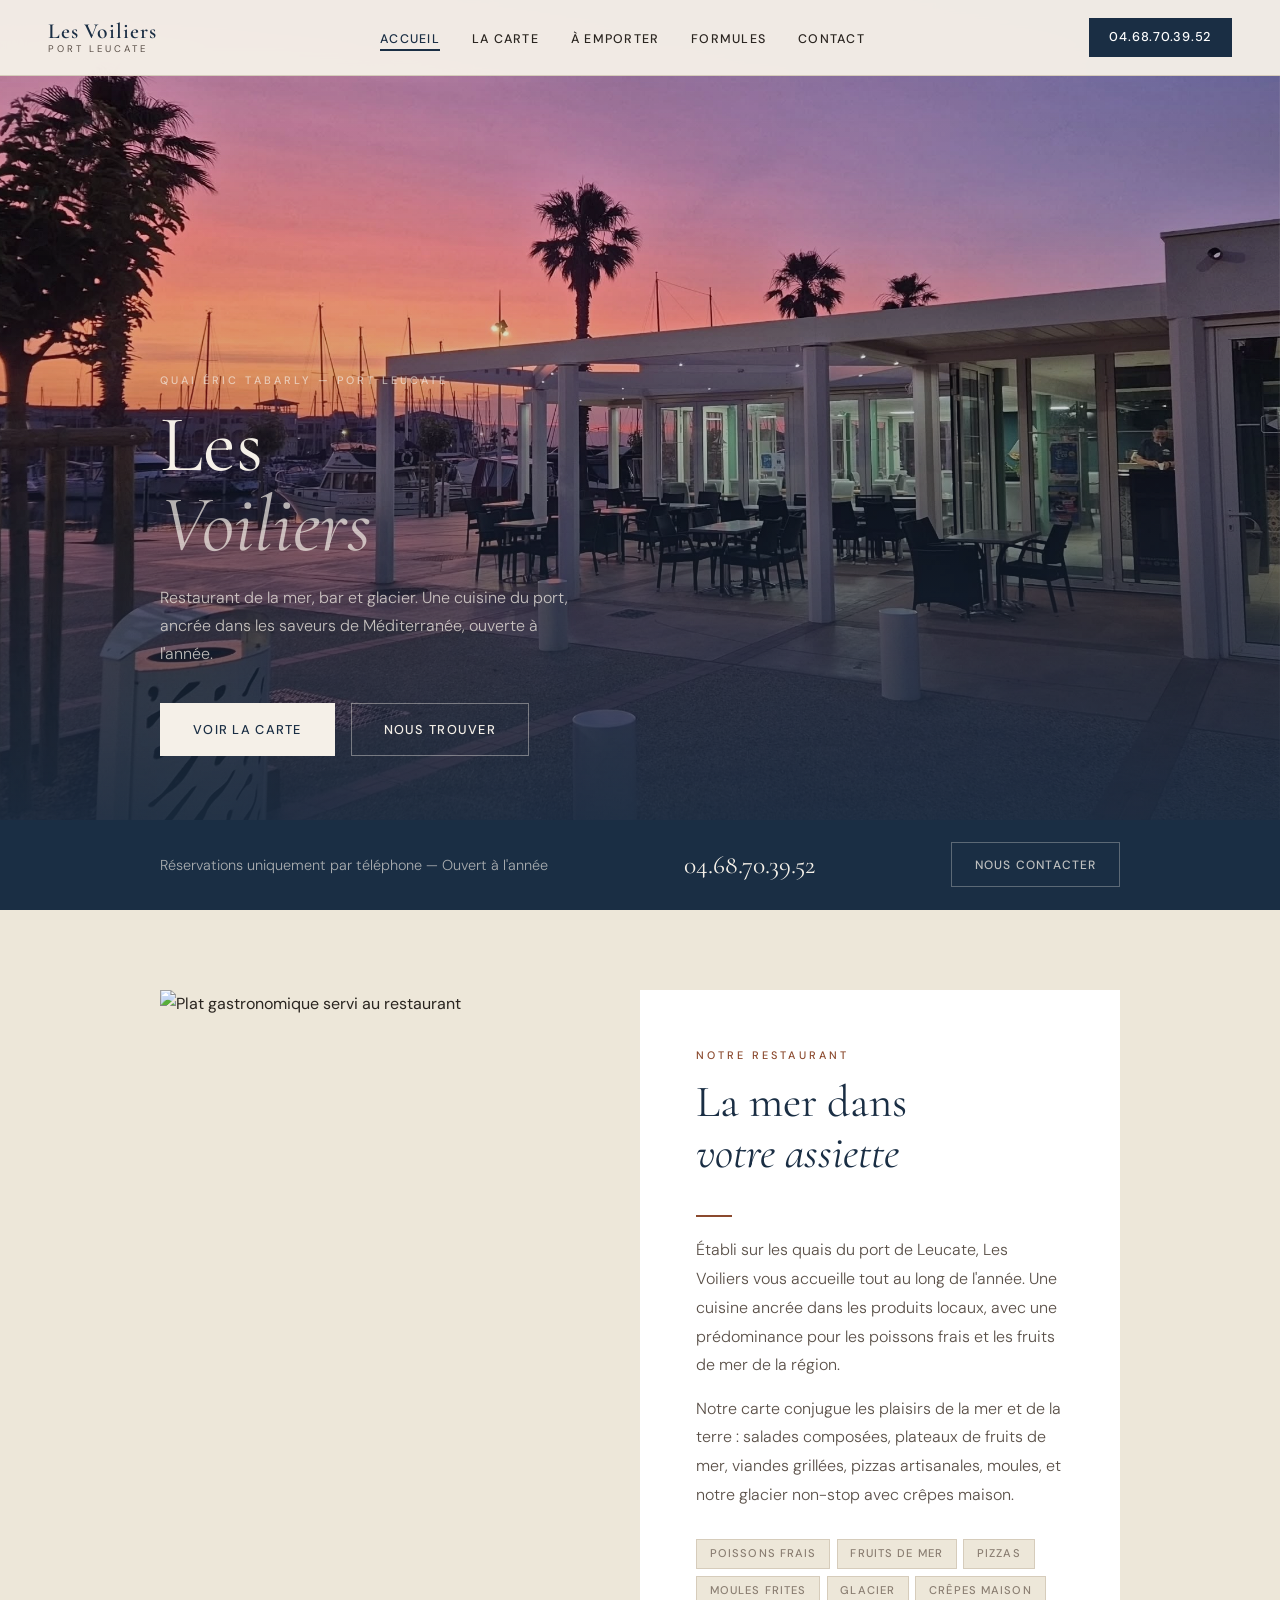
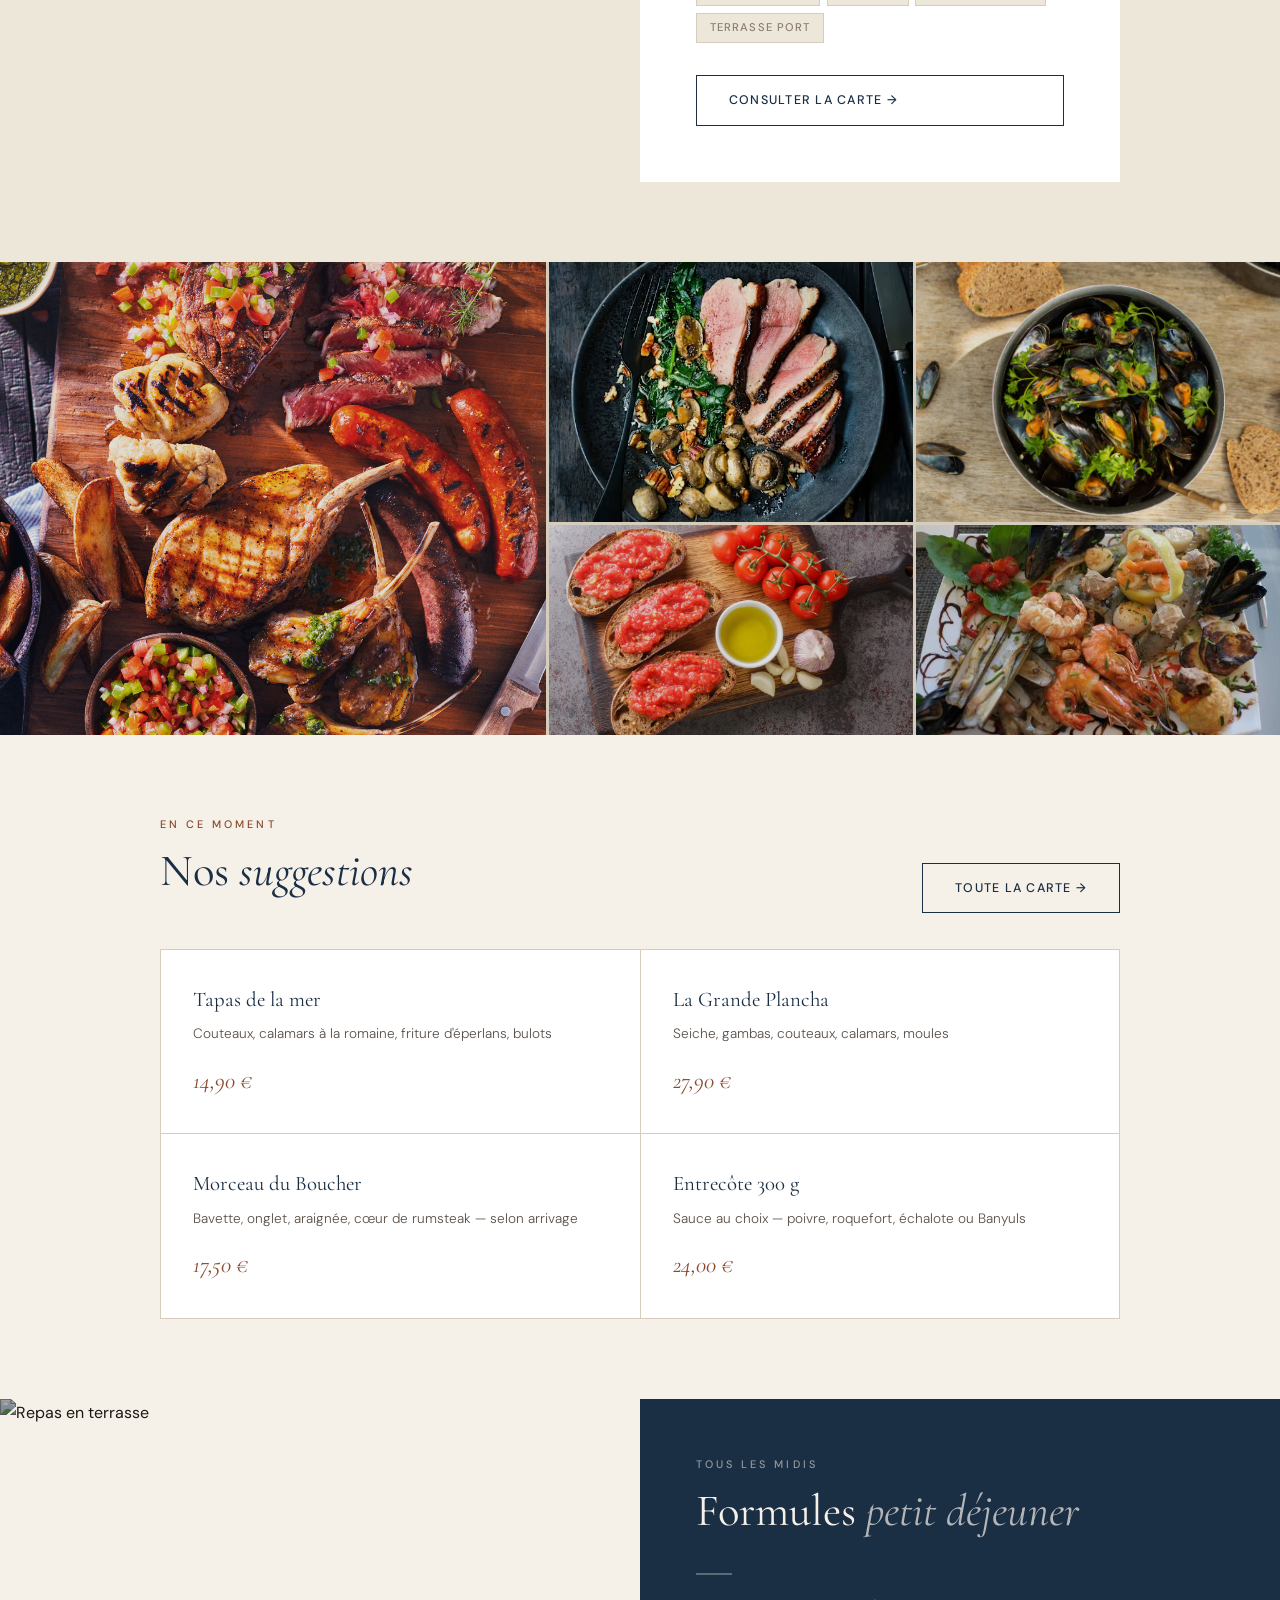
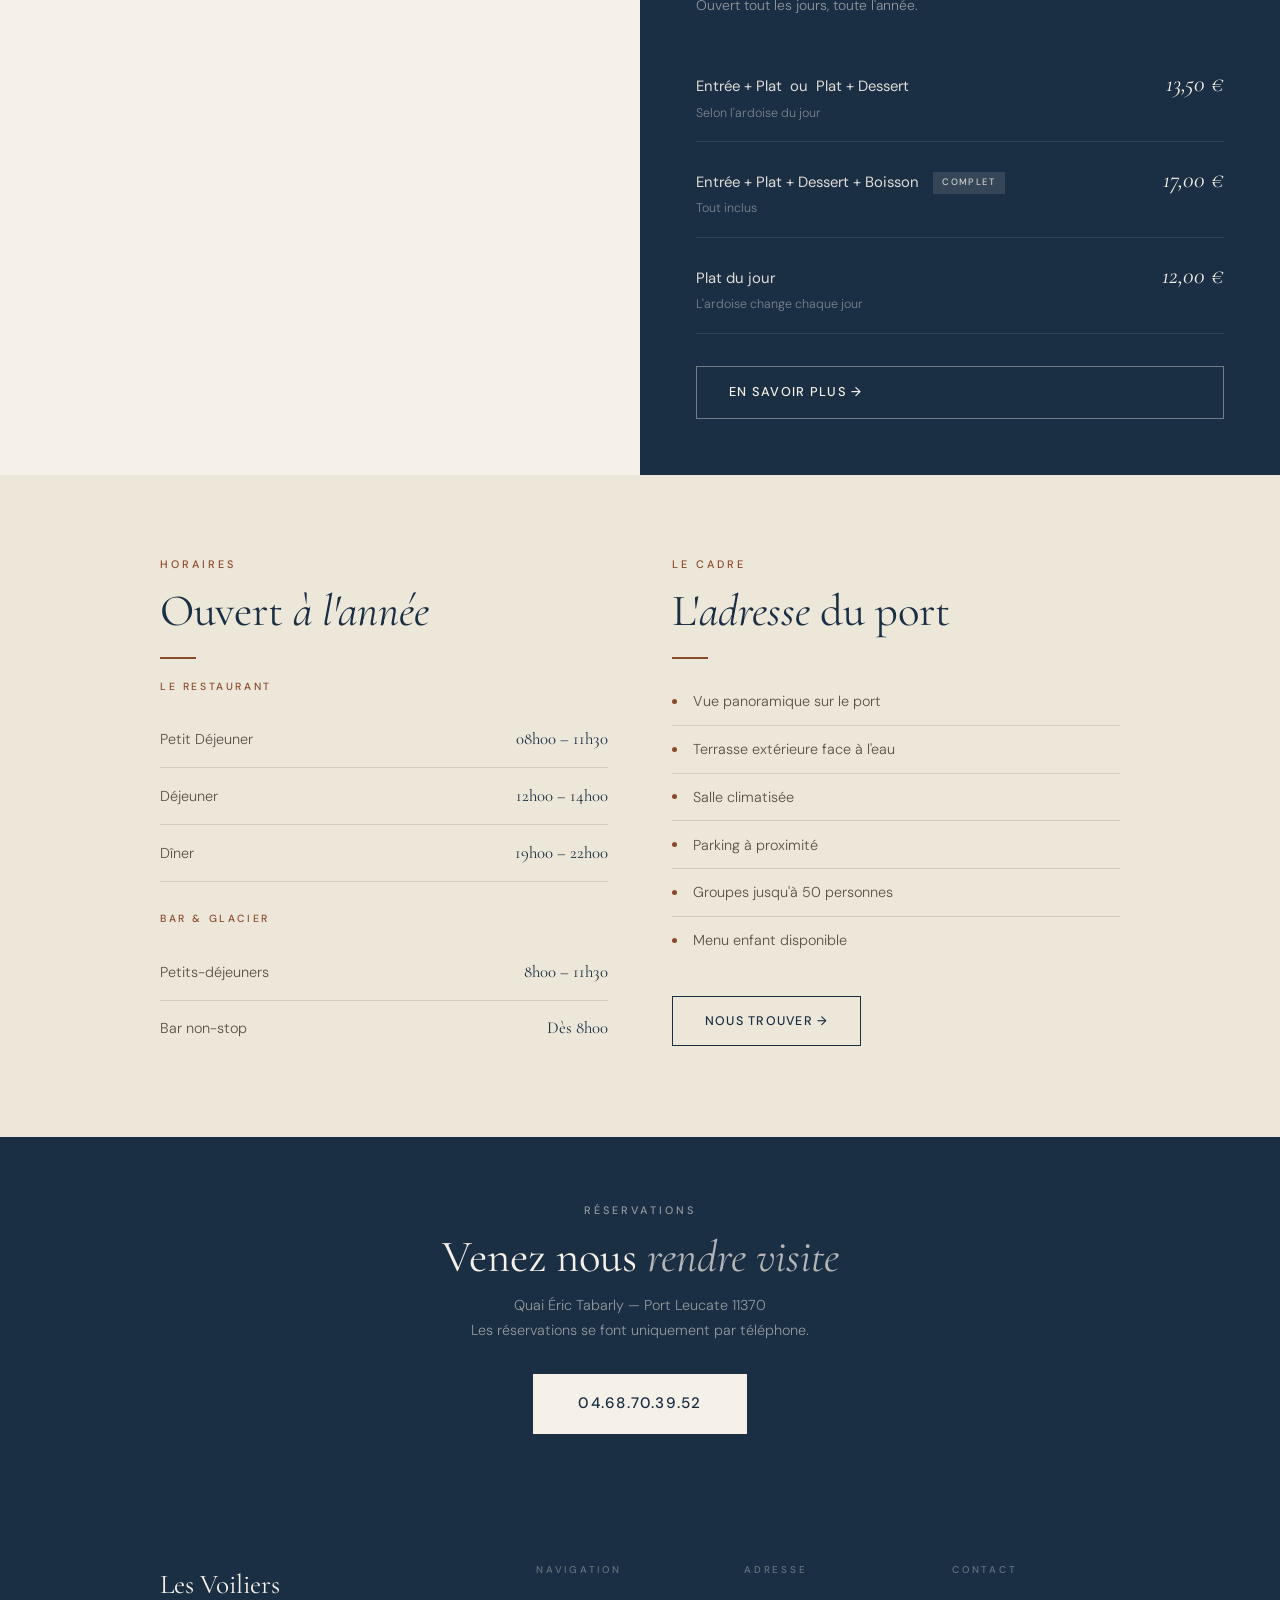
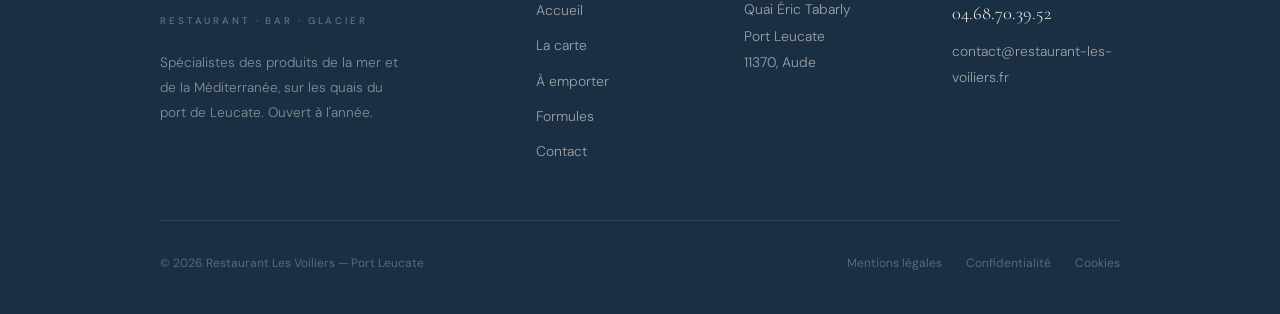
==== commit 643c2208: "Update breakfast and dinner hours in index.html" ====
--- a/index.html
+++ b/index.html
@@ -167,9 +167,9 @@
       </div>
       <div class="formules-body reveal">
         <span class="eyebrow eyebrow-light">Tous les midis</span>
-        <h2 class="h2 h2-light">Formules <em>déjeuner</em></h2>
+        <h2 class="h2 h2-light">Formules <em>petit déjeuner</em></h2>
         <hr class="rule rule-light">
-        <p style="font-size:0.87rem; font-weight:300; color:rgba(245,240,232,0.55); margin-bottom:1.8rem;">Du lundi au vendredi, hors week-end et jours fériés.</p>
+        <p style="font-size:0.87rem; font-weight:300; color:rgba(245,240,232,0.55); margin-bottom:1.8rem;">Ouvert tout les jours, toute l'année.</p>
         <div class="formule-line">
           <div>
             <div class="formule-line-nom">Entrée + Plat &nbsp;ou&nbsp; Plat + Dessert</div>
@@ -205,8 +205,9 @@
           <h2 class="h2">Ouvert <em>à l'année</em></h2>
           <hr class="rule">
           <span class="horaires-bloc-titre">Le restaurant</span>
+          <div class="horaire-ligne"><span class="horaire-service">Petit Déjeuner</span><span class="horaire-heure">08h00 – 11h30</span></div>
           <div class="horaire-ligne"><span class="horaire-service">Déjeuner</span><span class="horaire-heure">12h00 – 14h00</span></div>
-          <div class="horaire-ligne"><span class="horaire-service">Dîner</span><span class="horaire-heure">19h00 – 21h30</span></div>
+          <div class="horaire-ligne"><span class="horaire-service">Dîner</span><span class="horaire-heure">19h00 – 22h00</span></div>
           <span class="horaires-bloc-titre" style="margin-top:1.8rem; display:block;">Bar &amp; Glacier</span>
           <div class="horaire-ligne"><span class="horaire-service">Petits-déjeuners</span><span class="horaire-heure">8h00 – 11h30</span></div>
           <div class="horaire-ligne"><span class="horaire-service">Bar non-stop</span><span class="horaire-heure">Dès 8h00</span></div>
